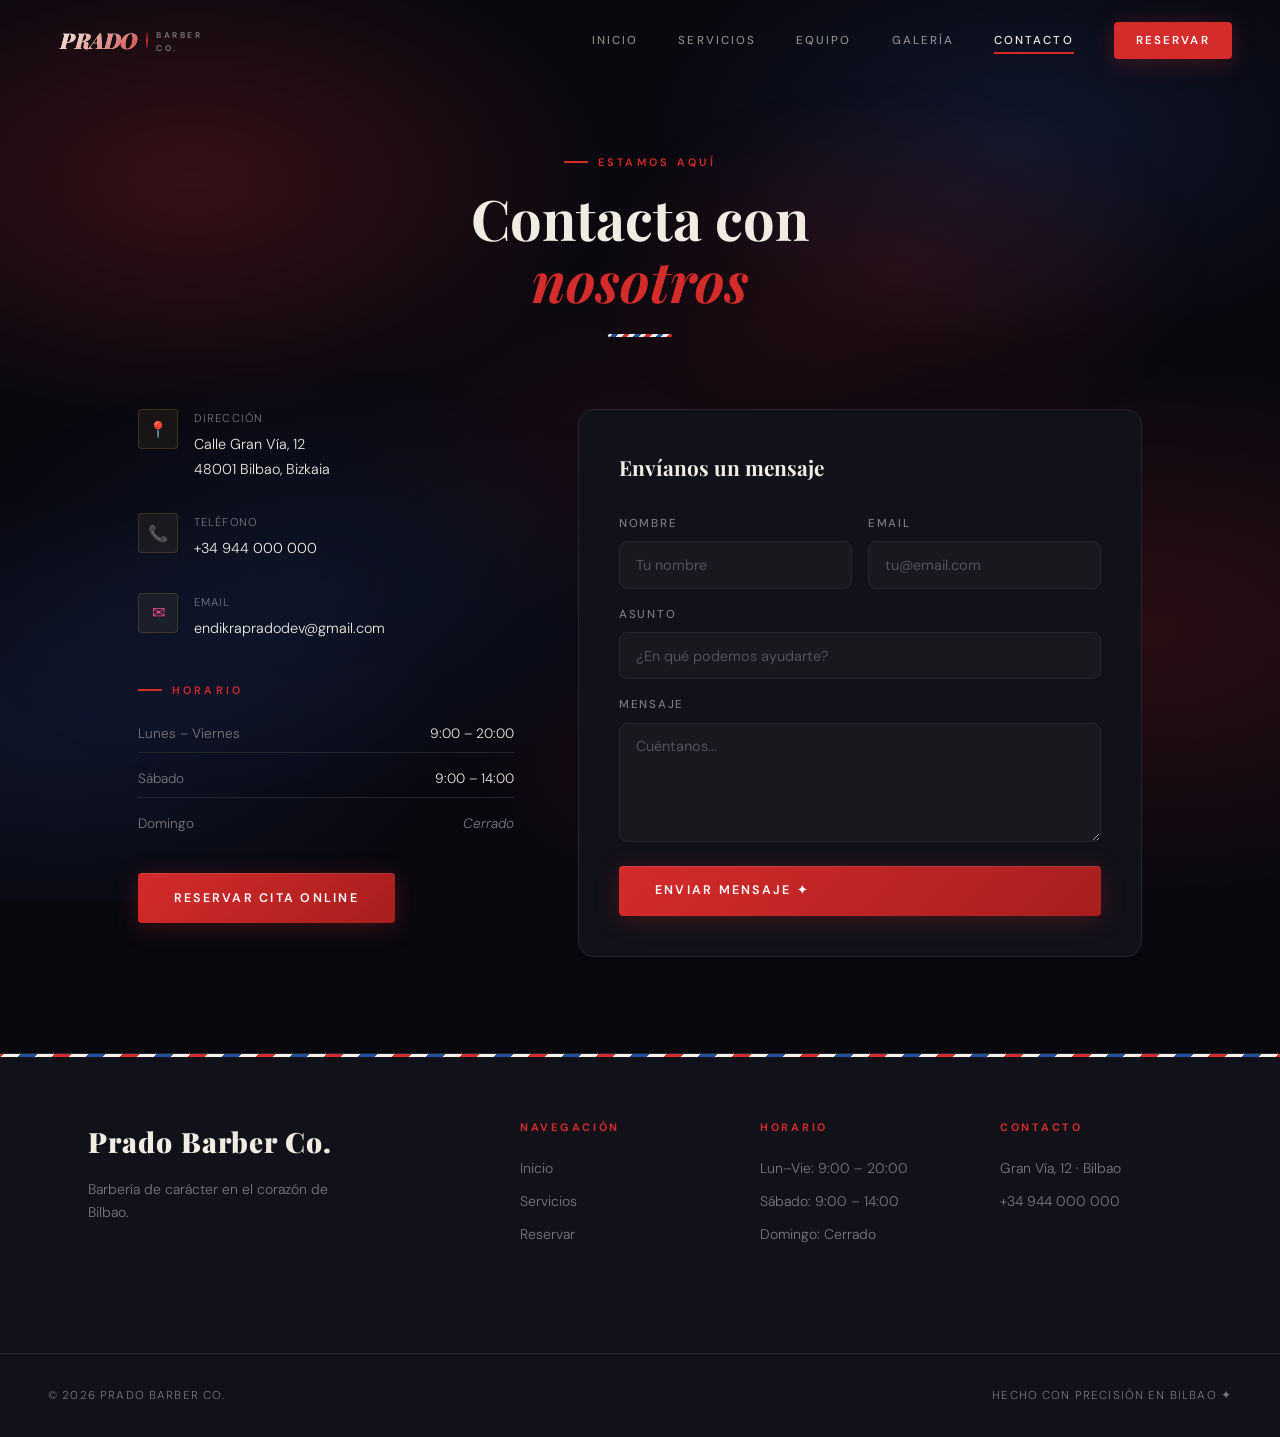
==== contacto.html @ b2ec6fb4 "Version prueba SQL" ====
<!DOCTYPE html>
<html lang="es">
    <head>
        <meta charset="UTF-8" />
        <meta name="viewport" content="width=device-width, initial-scale=1.0" />
        <title>Contacto · Prado Barber Co.</title>
        <link rel="stylesheet" href="css/variables.css" />
        <link rel="stylesheet" href="css/layout.css" />
        <link rel="stylesheet" href="css/components.css" />
        <link rel="stylesheet" href="css/home.css" />
        <link rel="stylesheet" href="css/mobile.css" />
        <link rel="stylesheet" href="css/contact.css" />

        <script src="backend/main.js" defer></script>
        <script src="js/contact.js" defer></script>
    </head>
    <body>

        <nav class="navbar">
            <div class="nav-left">
            <a href="index.html" class="nav-logo">
            <div class="nav-brand-name">
                <span class="nbn-prado">PRADO</span>
                <span class="nbn-separator"></span>
                <span class="nbn-sub" style="transform: translateY(2px);">BARBER<br />CO.</span>
            </div>
            </a>
            </div>
            <div class="nav-links">
                <a href="index.html">Inicio</a>
                <a href="servicios.html">Servicios</a>
                <a href="equipo.html">Equipo</a>
                <a href="galeria.html">Galería</a>
                <a href="contacto.html" class="active">Contacto</a>
                <a href="reservas.html" class="nav-cta">Reservar</a>
            </div>
            <button class="hamburger" aria-label="Menú">
                <span></span><span></span><span></span>
            </button>
        </nav>

        <div
            style="padding:9rem 3rem 3rem; text-align:center; max-width:600px; margin:0 auto;">
            <span class="section-label">Estamos aquí</span>
            <h1 class="section-title">Contacta con<br /><em>nosotros</em></h1>
            <div class="gold-divider" style="margin:1.5rem auto;"></div>
        </div>

        <div class="contact-layout">
            <!-- INFO -->
            <div class="contact-info-block reveal">
                <div class="contact-item">
                    <div class="contact-item-icon">📍</div>
                    <div>
                        <div class="contact-item-label">Dirección</div>
                        <div class="contact-item-value">Calle Gran Vía,
                            12<br />48001 Bilbao, Bizkaia</div>
                    </div>
                </div>
                <div class="contact-item">
                    <div class="contact-item-icon">📞</div>
                    <div>
                        <div class="contact-item-label">Teléfono</div>
                        <div class="contact-item-value">
                            <a href="tel:+34944000000">
                                +34 944 000 000</a>
                        </div>
                    </div>
                </div>
                <div class="contact-item">
                    <div class="contact-item-icon">✉</div>
                    <div>
                        <div class="contact-item-label">Email</div>
                        <div class="contact-item-value">
                            <a href="mailto:endikrapradodev@gmail.com"
                                >endikrapradodev@gmail.com</a>
                        </div>
                    </div>
                </div>

                <div>
                    <div class="section-label"
                        style="margin-bottom:1rem;">Horario</div>
                    <div class="hours-grid">
                        <div class="hours-row">
                            <span class="hours-day">Lunes – Viernes</span>
                            <span class="hours-time">9:00 – 20:00</span>
                        </div>
                        <div class="hours-row">
                            <span class="hours-day">Sábado</span>
                            <span class="hours-time">9:00 – 14:00</span>
                        </div>
                        <div class="hours-row">
                            <span class="hours-day">Domingo</span>
                            <span class="hours-closed">Cerrado</span>
                        </div>
                    </div>
                </div>

                <a href="reservas.html" class="btn btn-primary"
                    style="align-self:flex-start;">
                    Reservar cita online
                </a>
            </div>

            <!-- FORM -->
            <div class="contact-form reveal reveal-delay-1">
                <h3>Envíanos un mensaje</h3>
                <div class="form-row" style="margin-bottom:1rem;">
                    <div class="form-group">
                        <label for="c-name">Nombre</label>
                        <input type="text" id="c-name"
                            placeholder="Tu nombre" />
                    </div>
                    <div class="form-group">
                        <label for="c-email">Email</label>
                        <input type="email" id="c-email"
                            placeholder="tu@email.com" />
                    </div>
                </div>
                <div class="form-group" style="margin-bottom:1rem;">
                    <label for="c-subject">Asunto</label>
                    <input type="text" id="c-subject"
                        placeholder="¿En qué podemos ayudarte?" />
                </div>
                <div class="form-group" style="margin-bottom:1.5rem;">
                    <label for="c-message">Mensaje</label>
                    <textarea id="c-message" rows="5"
                        placeholder="Cuéntanos..."></textarea>
                </div>
                <button class="btn btn-primary" style="width:100%;"
                    onclick="sendContact()">
                    Enviar mensaje ✦
                </button>
            </div>
        </div>

        <footer>
            <div class="footer-grid">
                <div class="footer-brand">
                    <div class="brand">Prado Barber Co.</div>
                    <p>Barbería de carácter en el corazón de Bilbao.</p>
                </div>
                <div class="footer-col">
                    <h4>Navegación</h4>
                    <a href="index.html">Inicio</a>
                    <a href="servicios.html">Servicios</a>
                    <a href="reservas.html">Reservar</a>
                </div>
                <div class="footer-col">
                    <h4>Horario</h4>
                    <a href="#">Lun–Vie: 9:00 – 20:00</a>
                    <a href="#">Sábado: 9:00 – 14:00</a>
                    <a href="#">Domingo: Cerrado</a>
                </div>
                <div class="footer-col">
                    <h4>Contacto</h4>
                    <a href="#">Gran Vía, 12 · Bilbao</a>
                    <a href="tel:+34944000000">+34 944 000 000</a>
                </div>
            </div>
            <div class="footer-bottom">
                <span>© 2026 Prado Barber Co.</span>
                <span>Hecho con precisión en Bilbao ✦</span>
            </div>
        </footer>
    </body>
</html>
---- css/variables.css ----
@import url('https://fonts.googleapis.com/css2?family=Playfair+Display:ital,wght@0,400;0,700;0,900;1,400&family=DM+Sans:wght@300;400;500&display=swap');

:root {
    /* === DARK BARBER PALETTE === */
    --color-bg:       #09080f;
    --color-surface:  #111119;
    --color-surface2: #18181f;
    --color-surface3: #1e1e28;

    /* Red / Blue / White trinity */
    --red:          #d42b2b;
    --red-dark:     #a81e1e;
    --red-glow:     rgba(212,43,43,0.18);
    --red-dim:      rgba(212,43,43,0.08);
    --blue:         #1a3a6b;
    --blue-mid:     #2550a0;
    --blue-glow:    rgba(37,80,160,0.18);
    --blue-dim:     rgba(37,80,160,0.08);
    --white-pure:   #f5f0e8;

    /* Gold accent (legacy) */
    --color-gold:       #c9a84c;
    --color-gold-light: #e2c97e;
    --color-gold-dim:   #7a6230;

    /* Text */
    --color-text:   #f0ece3;
    --color-muted:  #7a7880;
    --color-border: #252530;
    --color-border2:#2f2f3c;

    /* Fonts */
    --font-display: 'Playfair Display', Georgia, serif;
    --font-body:    'DM Sans', sans-serif;

    /* Radii */
    --radius-sm: 4px;
    --radius-md: 8px;
    --radius-lg: 16px;
    --radius-xl: 32px;

    --transition: 0.3s cubic-bezier(0.4, 0, 0.2, 1);
    --shadow-red:  0 4px 24px rgba(212,43,43,0.25);
    --shadow-blue: 0 4px 24px rgba(37,80,160,0.25);
    --shadow-gold: 0 0 40px rgba(201,168,76,0.10);
}

*, *::before, *::after { box-sizing:border-box; margin:0; padding:0; }
html { scroll-behavior:smooth; font-size:16px; }

body {
    background-color: var(--color-bg);
    color: var(--color-text);
    font-family: var(--font-body);
    font-weight: 300;
    line-height: 1.7;
    overflow-x: hidden;
}

::selection { background: var(--red); color: #fff; }
img { display:block; max-width:100%; }
a { color:inherit; text-decoration:none; }
ul, ol { list-style:none; }
button { cursor:pointer; border:none; background:none; font:inherit; }
---- css/layout.css ----
/* ===================================================
   LAYOUT — Navbar, Footer, Sections
   =================================================== */

/* ===== ANIMATED STRIPE TICKER (top bar) ===== */
.stripe-ticker {
    height: 6px;
    background: repeating-linear-gradient(
        -45deg,
        var(--red)        0px,  var(--red)        12px,
        var(--white-pure) 12px, var(--white-pure)  24px,
        var(--blue-mid)   24px, var(--blue-mid)    36px,
        var(--white-pure) 36px, var(--white-pure)  48px
    );
    background-size: 68px 100%;
    animation: stripeScroll 2s linear infinite;
    position: fixed; top:0; left:0; right:0; z-index:200;
}

@keyframes stripeScroll {
    from { background-position: 0 0; }
    to   { background-position: 68px 0; }
}

/* ===== NAVBAR ===== */
.navbar {
    position: fixed;
    top: 6px; left:0; right:0;
    z-index: 100;
    display: flex;
    align-items: center;
    justify-content: space-between;
    padding: 1rem 3rem;
    -webkit-backdrop-filter: blur(24px) saturate(180%);
    transition: background 0.3s ease, box-shadow 0.3s ease, padding 0.3s ease, border-color 0.3s ease;
}

.navbar.scrolled {
    padding: 0.7rem 3rem;
    background: rgba(9, 8, 15, 0.88);
    box-shadow: 0 4px 32px rgba(0, 0, 0, 0.5);
    border-bottom: 1px solid var(--red);
    transform: translateY(-6px);
    backdrop-filter: blur(24px) saturate(180%);
}

.nav-logo {
    display: flex;
    align-items: center;
    line-height: 1;
}

.nav-logo-img {
    height: 38px;
    width: auto;
    object-fit: contain;
    display: block;
    transition: opacity 0.3s ease;
    filter: brightness(1);
}

.nav-logo-img:hover {
    opacity: 0.85;
}

/* ===== NAVBAR BRAND NAME (next to logo) ===== */
.nav-brand-name {
    display: flex;
    align-items: center;
    gap: 0.55rem;
    margin-left: 0.75rem;
}

.nbn-prado {
    font-family: var(--font-display);
    font-size: 1.35rem;
    font-weight: 900;
    font-style: italic;
    letter-spacing: -0.02em;
    line-height: 1;
    color: var(--color-text);
    position: relative;
}

.nbn-prado::after {
    content: 'PRADO';
    position: absolute;
    inset: 0;
    background: linear-gradient(135deg, var(--color-text) 0%, rgba(212,43,43,0.9) 55%, var(--color-text) 100%);
    -webkit-background-clip: text;
    background-clip: text;
    -webkit-text-fill-color: transparent;
    background-size: 200% 200%;
    animation: nbnShine 4s ease-in-out infinite;
}

@keyframes nbnShine {
    0%, 100% { background-position: 0% 50%; }
    50%       { background-position: 100% 50%; }
}

.nbn-separator {
    width: 2px;
    height: 1.2rem;
    background: linear-gradient(to bottom, transparent, var(--red), transparent);
    border-radius: 2px;
    flex-shrink: 0;
}

.nbn-sub {
    display: flex;
    flex-direction: column;
    gap: 1px;
    font-family: var(--font-body);
    font-size: 0.52rem;
    font-weight: 600;
    letter-spacing: 0.3em;
    text-transform: uppercase;
    color: var(--color-muted);
    line-height: 1.5;
}

/* Mini animated barber pole in logo */
.nav-pole {
    width: 10px;
    height: 40px;
    border-radius: 5px;
    overflow: hidden;
    position: relative;
    flex-shrink: 0;
    box-shadow: 0 0 0 1px rgba(245,240,232,0.1);
}

.nav-pole-inner {
    width: 100%;
    height: 200%;
    background: repeating-linear-gradient(
        -45deg,
        var(--red)        0px,  var(--red)        5px,
        var(--white-pure) 5px,  var(--white-pure)  10px,
        var(--blue-mid)   10px, var(--blue-mid)    15px,
        var(--white-pure) 15px, var(--white-pure)  20px
    );
    background-size: 28px 28px;
    animation: poleScroll 1.2s linear infinite;
}

@keyframes poleScroll {
    from { transform: translateY(0); }
    to   { transform: translateY(-50%); }
}

.nav-logo-text { display:flex; flex-direction:column; line-height:1; gap:3px; }

.nav-logo .brand {
    font-family: var(--font-display);
    font-size: 1.35rem;
    font-weight: 900;
    letter-spacing: 0.04em;
    color: var(--color-text);
    line-height: 1;
}

.nav-logo .brand em {
    color: var(--red);
    font-style: italic;
}

.nav-logo .tagline {
    font-size: 0.58rem;
    letter-spacing: 0.28em;
    text-transform: uppercase;
    color: var(--color-muted);
    font-weight: 400;
    font-family: var(--font-body);
}

.nav-links {
    display: flex;
    align-items: center;
    gap: 2.5rem;
}

.nav-links a {
    font-family: var(--font-body);
    font-size: 0.72rem;
    font-weight: 500;
    letter-spacing: 0.18em;
    text-transform: uppercase;
    color: rgba(245, 240, 232, 0.55);
    transition: color 0.3s ease;
    position: relative;
}

.nav-links a::after {
    content: '';
    position: absolute; bottom: -4px; left: 0;
    width: 0; height: 2px;
    background: var(--red);
    transition: width 0.3s ease;
}

.nav-links a:hover,
.nav-links a.active { color: var(--color-text); }

.nav-links a:hover::after,
.nav-links a.active::after { width: 100%; }

.nav-cta {
    background: var(--red) !important;
    color: #fff !important;
    padding: 0.55rem 1.4rem !important;
    border-radius: var(--radius-sm) !important;
    font-family: var(--font-body) !important;
    font-size: 0.72rem !important;
    font-weight: 600 !important;
    letter-spacing: 0.18em !important;
    text-transform: uppercase !important;
    transition: background 0.3s ease, transform 0.3s ease, box-shadow 0.3s ease !important;
    box-shadow: var(--shadow-red) !important;
}

.nav-cta:hover {
    background: var(--red-dark) !important;
    transform: translateY(-2px) !important;
    box-shadow: 0 12px 36px rgba(212,43,43,0.35) !important;
    color: #fff !important;
}

.nav-cta::after { display: none !important; }

.hamburger {
    display: none;
    flex-direction: column;
    gap: 5px; padding: 4px;
    z-index: 101;
    cursor: pointer;
}
.hamburger span {
    width: 24px; height: 2px;
    background: var(--color-text);
    border-radius: 2px;
    transition: transform 0.3s ease, opacity 0.3s ease;
    display: block;
}

/* ===== FOOTER ===== */
footer {
    background: var(--color-surface);
    color: var(--color-text);
    position: relative;
    overflow: hidden;
    border-top: 1px solid var(--color-border);
}

/* Diagonal stripe accent at top of footer */
footer::before {
    content: '';
    position: absolute; top: 0; left: 0; right: 0;
    height: 3px;
    background: repeating-linear-gradient(
        -45deg,
        var(--red)        0,  var(--red)        12px,
        var(--white-pure) 12px, var(--white-pure) 24px,
        var(--blue-mid)   24px, var(--blue-mid)   36px,
        var(--white-pure) 36px, var(--white-pure) 48px
    );
    background-size: 68px 100%;
}

.footer-inner {
    padding: 5rem 3rem 3rem;
    max-width: 1200px;
    margin: 0 auto;
}

.footer-grid {
    display: grid;
    grid-template-columns: 2fr 1fr 1fr 1fr;
    gap: 3rem;
    margin-bottom: 3rem;
    padding: 4rem 3rem 3rem;
    max-width: 1200px;
    margin: 0 auto 3rem;
}

.footer-brand .brand {
    font-family: var(--font-display);
    font-size: 1.75rem;
    font-weight: 900;
    letter-spacing: 0.04em;
    color: var(--color-text);
}

.footer-brand .brand em {
    color: var(--red);
    font-style: italic;
}

.footer-brand p {
    color: var(--color-muted);
    font-size: 0.875rem;
    margin-top: 0.75rem;
    max-width: 260px;
    line-height: 1.7;
}

/* Mini pole in footer */
.footer-pole {
    display: flex; gap: 8px; margin-top: 1.5rem; align-items: center;
}

.footer-pole-icon {
    width: 8px; height: 32px; border-radius: 4px; overflow: hidden;
    background: repeating-linear-gradient(-45deg,
        var(--red)        0,  var(--red)        4px,
        var(--white-pure) 4px, var(--white-pure) 8px,
        var(--blue-mid)   8px, var(--blue-mid)   12px,
        var(--white-pure) 12px, var(--white-pure) 16px
    );
    opacity: 0.7;
}

.footer-pole span {
    font-size: 0.65rem; letter-spacing: 0.2em;
    text-transform: uppercase;
    color: var(--color-muted);
    font-family: var(--font-body);
}

.footer-col h4 {
    font-size: 0.68rem; letter-spacing: 0.25em;
    text-transform: uppercase;
    color: var(--red);
    margin-bottom: 1.25rem;
    font-weight: 700;
    font-family: var(--font-body);
}

.footer-col a {
    display: block;
    color: var(--color-muted);
    font-size: 0.875rem;
    margin-bottom: 0.6rem;
    transition: color 0.3s ease;
}

.footer-col a:hover { color: var(--color-text); }

.footer-bottom {
    border-top: 1px solid var(--color-border);
    padding: 2rem 3rem;
    display: flex; justify-content: space-between; align-items: center;
    font-size: 0.72rem; letter-spacing: 0.1em;
    color: var(--color-muted);
    text-transform: uppercase;
    max-width: 100%;
}

/* ===== SECTIONS ===== */
section {
    padding: 6rem 3rem;
    max-width: 1200px;
    margin: 0 auto;
}

.section-label {
    display: inline-flex;
    align-items: center;
    gap: 0.6rem;
    font-family: var(--font-body);
    font-size: 0.68rem;
    font-weight: 600;
    letter-spacing: 0.3em;
    text-transform: uppercase;
    color: var(--red);
    margin-bottom: 1rem;
}

.section-label::before {
    content: '';
    width: 24px; height: 2px;
    background: var(--red);
    flex-shrink: 0;
}

.section-title {
    font-family: var(--font-display);
    font-size: clamp(2.2rem, 4.5vw, 3.5rem);
    font-weight: 700;
    line-height: 1.1;
    margin-bottom: 1.25rem;
    color: var(--color-text);
}

.section-title em {
    font-style: italic;
    color: var(--red);
}

.section-sub {
    color: var(--color-muted);
    font-size: 1rem;
    max-width: 520px;
    line-height: 1.75;
}

/* ===== DIVIDER ===== */
.stripe-divider {
    width: 64px; height: 4px;
    background: repeating-linear-gradient(
        -45deg,
        var(--red)        0,  var(--red)        4px,
        var(--white-pure) 4px, var(--white-pure) 8px,
        var(--blue-mid)   8px, var(--blue-mid)   12px,
        var(--white-pure) 12px, var(--white-pure) 16px
    );
    margin: 1.5rem 0;
    border-radius: 2px;
}

/* ===== REVEAL ANIMATIONS ===== */
.reveal {
    opacity: 0;
    transform: translateY(32px);
    transition: opacity 0.7s ease, transform 0.7s ease;
}
.reveal.revealed { opacity: 1; transform: none; }
.reveal-left  { transform: translateX(-32px); }
.reveal-right { transform: translateX(32px); }
.reveal-left.revealed, .reveal-right.revealed { transform: none; }
.reveal-delay-1 { transition-delay: 0.1s; }
.reveal-delay-2 { transition-delay: 0.2s; }
.reveal-delay-3 { transition-delay: 0.3s; }
.reveal-delay-4 { transition-delay: 0.4s; }
.reveal-delay-5 { transition-delay: 0.5s; }

/* ===== CTA BANNER ===== */
.cta-banner {
    background: var(--color-surface);
    border: 1px solid var(--color-border2);
    color: var(--color-text);
    border-radius: var(--radius-xl);
    padding: 4rem;
    text-align: center;
    position: relative;
    overflow: hidden;
}

.cta-banner::before {
    content: '';
    position: absolute; inset: 0;
    background: repeating-linear-gradient(
        -45deg,
        rgba(212,43,43,0.04) 0,  rgba(212,43,43,0.04) 20px,
        transparent 20px, transparent 40px,
        rgba(37,80,160,0.04) 40px, rgba(37,80,160,0.04) 60px,
        transparent 60px, transparent 80px
    );
    pointer-events: none;
}

.cta-banner .section-label { color: var(--red); }
.cta-banner .section-label::before { background: var(--red); }

.cta-banner h2 {
    font-family: var(--font-display);
    font-size: clamp(1.75rem, 3.5vw, 2.75rem);
    font-weight: 700;
    margin-bottom: 0.75rem;
    color: var(--color-text);
    position: relative; z-index: 1;
}

.cta-banner p {
    color: var(--color-muted);
    margin-bottom: 2rem;
    position: relative; z-index: 1;
}

/* ===== RESPONSIVE ===== */
@media (max-width: 900px) {
    .navbar { padding: 1rem 1.5rem; }
    .navbar.scrolled { padding: 0.7rem 1.5rem; transform: translateY(-7px);}
    .nav-brand-name { display: flex; }
    .nav-links { display: none; }
    .nav-links.open {
        display: flex; flex-direction: column;
        position: fixed; inset: 0;
        background: rgba(9, 8, 15, 0.97);
        backdrop-filter: blur(24px);
        -webkit-backdrop-filter: blur(24px);
        justify-content: center; align-items: center;
        gap: 2.5rem; z-index: 99;
    }
    .nav-links.open a {
        font-size: 1.5rem;
        color: rgba(245,240,232,0.55);
        letter-spacing: 0.05em;
    }
    .nav-links.open a:hover,
    .nav-links.open a.active { color: var(--color-text); }
    .nav-links.open .nav-cta {
        font-size: 0.9rem !important;
        padding: 0.875rem 2rem !important;
    }
    .hamburger { display: flex; }
    .footer-grid { grid-template-columns: 1fr 1fr; }
    section { padding: 4rem 1.5rem; }
    .cta-banner { padding: 2.5rem 1.5rem; border-radius: var(--radius-lg); }
}

@media (max-width: 600px) {
    .footer-grid { grid-template-columns: 1fr; }
    .footer-bottom { flex-direction: column; gap: 0.5rem; text-align: center; }
}
---- css/components.css ----
/* ===================================================
   COMPONENTS — Buttons, Cards, Forms, Badges, Toast
   Dark barber theme: red · blue · white
   =================================================== */

/* ===== BUTTONS ===== */
.btn {
    display: inline-flex;
    align-items: center;
    gap: 0.5rem;
    padding: 0.9rem 2.25rem;
    font-family: var(--font-body);
    font-size: 0.78rem;
    font-weight: 600;
    letter-spacing: 0.18em;
    text-transform: uppercase;
    border-radius: var(--radius-sm);
    transition: var(--transition);
    cursor: pointer;
    position: relative;
    overflow: hidden;
    border: none;
}

/* Shimmer on hover */
.btn::after {
    content: '';
    position: absolute;
    top: 0; left: -100%;
    width: 60%;
    height: 100%;
    background: linear-gradient(90deg, transparent, rgba(255,255,255,0.12), transparent);
    transition: left 0.5s ease;
}

.btn:hover::after { left: 150%; }

/* ── PRIMARY: deep red with glow ── */
.btn-primary {
    background: linear-gradient(135deg, var(--red) 0%, var(--red-dark) 100%);
    color: #fff;
    box-shadow: var(--shadow-red), inset 0 1px 0 rgba(255,255,255,0.1);
}

.btn-primary:hover {
    transform: translateY(-2px);
    box-shadow: 0 12px 36px rgba(212,43,43,0.4), inset 0 1px 0 rgba(255,255,255,0.12);
}

/* ── OUTLINE: white border, red on hover ── */
.btn-outline {
    background: transparent;
    color: var(--color-text);
    border: 1px solid rgba(245,240,232,0.25);
}

.btn-outline:hover {
    border-color: var(--red);
    color: var(--red);
    box-shadow: inset 0 0 20px rgba(212,43,43,0.06);
}

/* ── BLUE: deep navy primary variant ── */
.btn-blue {
    background: linear-gradient(135deg, var(--blue-mid) 0%, var(--blue) 100%);
    color: #fff;
    box-shadow: var(--shadow-blue), inset 0 1px 0 rgba(255,255,255,0.1);
}

.btn-blue:hover {
    transform: translateY(-2px);
    box-shadow: 0 12px 36px rgba(37,80,160,0.4);
}

/* ── TRICOLOR: barber pole accent ── */
.btn-barber {
    background: transparent;
    color: var(--color-text);
    border: 1px solid var(--color-border2);
    position: relative;
}

.btn-barber::before {
    content: '';
    position: absolute;
    top: 0; left: 0; right: 0;
    height: 2px;
    background: linear-gradient(90deg, var(--red) 0%, var(--white-pure) 50%, var(--blue-mid) 100%);
    border-radius: var(--radius-sm) var(--radius-sm) 0 0;
}

.btn-barber:hover {
    border-color: rgba(245,240,232,0.4);
    background: rgba(245,240,232,0.04);
}

/* ── GHOST ── */
.btn-ghost {
    background: transparent;
    color: var(--color-muted);
    border: none;
    padding: 0.5rem 0;
    letter-spacing: 0.12em;
}

.btn-ghost:hover { color: var(--red); }

/* ===== GOLD DIVIDER ===== */
.gold-divider {
    width: 64px;
    height: 3px;
    background: repeating-linear-gradient(
        -45deg,
        var(--red)       0,  var(--red)       4px,
        var(--white-pure) 4px, var(--white-pure) 8px,
        var(--blue-mid)   8px, var(--blue-mid)   12px,
        var(--white-pure) 12px, var(--white-pure) 16px
    );
    margin: 1.5rem 0;
    border-radius: 2px;
}

/* ===== BADGE ===== */
.badge {
    display: inline-flex;
    align-items: center;
    padding: 0.2rem 0.65rem;
    border-radius: 100px;
    font-size: 0.65rem;
    letter-spacing: 0.12em;
    text-transform: uppercase;
    font-weight: 600;
}

.badge-gold {
    background: rgba(201,168,76,0.1);
    color: var(--color-gold);
    border: 1px solid rgba(201,168,76,0.25);
}

.badge-red {
    background: var(--red-dim);
    color: var(--red);
    border: 1px solid rgba(212,43,43,0.25);
}

.badge-blue {
    background: var(--blue-dim);
    color: #6b9fff;
    border: 1px solid rgba(37,80,160,0.3);
}

/* ===== SERVICE CARD ===== */
.service-card {
    background: var(--color-surface);
    border: 1px solid var(--color-border);
    border-radius: var(--radius-lg);
    overflow: hidden;
    transition: border-color var(--transition), transform var(--transition), box-shadow var(--transition);
    position: relative;
}

/* Top tricolor accent */
.service-card::before {
    content: '';
    position: absolute; top: 0; left: 0; right: 0;
    height: 3px;
    background: linear-gradient(90deg, var(--red) 33%, var(--white-pure) 33% 66%, var(--blue-mid) 66%);
    transform: scaleX(0);
    transform-origin: left;
    transition: transform 0.4s ease;
}

.service-card:hover::before { transform: scaleX(1); }

.service-card:hover {
    border-color: rgba(212,43,43,0.4);
    transform: translateY(-4px);
    box-shadow: 0 12px 40px rgba(212,43,43,0.12), 0 0 0 1px rgba(212,43,43,0.08);
}

.service-card-body { padding: 1.75rem; }

.service-card-header {
    display: flex;
    justify-content: space-between;
    align-items: flex-start;
    margin-bottom: 0.75rem;
}

.service-name {
    font-family: var(--font-display);
    font-size: 1.1rem; font-weight: 700;
}

.service-price {
    font-family: var(--font-display);
    font-size: 1.4rem; font-weight: 700;
    color: var(--red);
    line-height: 1;
}

.service-duration {
    font-size: 0.72rem;
    letter-spacing: 0.1em;
    color: var(--color-muted);
    text-transform: uppercase;
}

/* ===== CARD (generic) ===== */
.card {
    background: var(--color-surface);
    border: 1px solid var(--color-border);
    border-radius: var(--radius-lg);
    padding: 2rem;
    transition: border-color var(--transition), transform var(--transition);
}

.card:hover {
    border-color: rgba(37,80,160,0.4);
    transform: translateY(-3px);
    box-shadow: 0 8px 32px rgba(37,80,160,0.1);
}

.card-icon {
    font-size: 1.5rem;
    color: var(--red);
    margin-bottom: 1rem;
}

.card h3 {
    font-family: var(--font-display);
    font-size: 1.1rem;
    font-weight: 700;
    margin-bottom: 0.5rem;
}

.card p {
    font-size: 0.875rem;
    color: var(--color-muted);
    line-height: 1.7;
}

/* ===== AVATAR INITIALS ===== */
.avatar-initials {
    width: 44px; height: 44px; border-radius: 50%;
    background: var(--color-surface2);
    border: 1px solid var(--color-border);
    display: flex; align-items: center; justify-content: center;
    font-family: var(--font-display);
    font-size: 0.85rem; font-weight: 700;
    color: var(--color-text);
}

/* ===== FORM ELEMENTS ===== */
.form-group {
    display: flex;
    flex-direction: column;
    gap: 0.5rem;
}

.form-group label {
    font-size: 0.72rem;
    letter-spacing: 0.15em;
    text-transform: uppercase;
    color: var(--color-muted);
    font-weight: 500;
}

.form-group input,
.form-group select,
.form-group textarea {
    background: var(--color-surface2);
    border: 1px solid var(--color-border);
    border-radius: var(--radius-md);
    padding: 0.85rem 1rem;
    color: var(--color-text);
    font-family: var(--font-body);
    font-size: 0.9rem;
    transition: border-color var(--transition), box-shadow var(--transition);
    appearance: none;
    -webkit-appearance: none;
}

.form-group input:focus,
.form-group select:focus,
.form-group textarea:focus {
    outline: none;
    border-color: var(--red);
    box-shadow: 0 0 0 3px rgba(212,43,43,0.1);
}

.form-group input::placeholder,
.form-group textarea::placeholder {
    color: var(--color-muted);
    opacity: 0.6;
}

/* ===== TOAST ===== */
.toast {
    position: fixed;
    bottom: 2rem; right: 2rem;
    background: var(--color-surface2);
    color: var(--color-text);
    border: 1px solid rgba(212,43,43,0.4);
    border-radius: var(--radius-md);
    padding: 1rem 1.5rem;
    display: flex;
    align-items: center;
    gap: 0.75rem;
    font-size: 0.85rem;
    letter-spacing: 0.03em;
    z-index: 9998;
    transform: translateY(120%);
    transition: transform 0.4s cubic-bezier(0.34,1.56,0.64,1);
    box-shadow: 0 8px 32px rgba(212,43,43,0.2), 0 0 0 1px rgba(212,43,43,0.08);
}

.toast.show { transform: translateY(0); }
.toast-icon { color: var(--red); font-size: 1.1rem; }

/* ===== BARBER POLE STRIPE (decorative) ===== */
.stripe-bar {
    height: 4px;
    background: repeating-linear-gradient(
        -45deg,
        var(--red)       0px, var(--red)       8px,
        var(--white-pure) 8px, var(--white-pure) 16px,
        var(--blue-mid)   16px, var(--blue-mid)   24px,
        var(--white-pure) 24px, var(--white-pure) 32px
    );
    background-size: 46px 100%;
    border-radius: 2px;
    animation: poleScroll 1.5s linear infinite;
}

@keyframes poleScroll {
    from { background-position: 0 0; }
    to   { background-position: 46px 0; }
}

/* ===== STATUS DOT ===== */
.status-dot {
    width: 8px; height: 8px; border-radius: 50%;
    background: var(--red); display: inline-block;
    box-shadow: 0 0 0 3px rgba(212,43,43,0.2);
    animation: pulse 2s ease-in-out infinite;
}
.status-dot.open { background: #22c55e; box-shadow: 0 0 0 3px rgba(34,197,94,0.2); }

@keyframes pulse {
    0%,100% { transform: scale(1); }
    50%      { transform: scale(1.4); }
}
---- css/home.css ----
/* ===== REVEAL ===== */
.reveal { opacity:0; transform:translateY(28px); transition:opacity 0.7s ease, transform 0.7s ease; }
.reveal.revealed { opacity:1; transform:none; }
.reveal-delay-1 { transition-delay:0.1s; }
.reveal-delay-2 { transition-delay:0.2s; }
.reveal-delay-3 { transition-delay:0.3s; }
.reveal-delay-4 { transition-delay:0.4s; }

/* ===== ANIMATED AMBIENT BACKGROUND ===== */
/* A living canvas: red and blue plasma blobs drifting behind all content */
body::before {
    content: '';
    position: fixed;
    inset: 0;
    z-index: -3;
    background:
        radial-gradient(ellipse 55% 45% at 15% 20%, rgba(212,43,43,0.22) 0%, transparent 60%),
        radial-gradient(ellipse 50% 40% at 80% 15%, rgba(37,80,160,0.20) 0%, transparent 58%),
        radial-gradient(ellipse 60% 50% at 90% 70%, rgba(212,43,43,0.16) 0%, transparent 60%),
        radial-gradient(ellipse 55% 45% at 5%  80%, rgba(37,80,160,0.18) 0%, transparent 55%),
        radial-gradient(ellipse 40% 35% at 50% 50%, rgba(212,43,43,0.08) 0%, transparent 60%),
        #09080f;
    animation: ambientDrift 18s ease-in-out infinite alternate;
    pointer-events: none;
}

/* Second layer: slow-moving blobs in opposite direction */
body::after {
    content: '';
    position: fixed;
    inset: 0;
    z-index: -2;
    background:
        radial-gradient(ellipse 45% 38% at 70% 30%, rgba(212,43,43,0.14) 0%, transparent 55%),
        radial-gradient(ellipse 50% 42% at 25% 65%, rgba(37,80,160,0.16) 0%, transparent 58%),
        radial-gradient(ellipse 35% 30% at 55% 85%, rgba(212,43,43,0.10) 0%, transparent 52%);
    animation: ambientDriftB 22s ease-in-out infinite alternate-reverse;
    pointer-events: none;
}

@keyframes ambientDrift {
    0%   { opacity:0.7; transform:scale(1)   translate(0,0); }
    33%  { opacity:0.9; transform:scale(1.06) translate(2%,  1%); }
    66%  { opacity:0.8; transform:scale(1.03) translate(-1%, 2%); }
    100% { opacity:1;   transform:scale(1.08) translate(1%, -1%); }
}
@keyframes ambientDriftB {
    0%   { opacity:0.6; transform:scale(1)    translate(0,0); }
    50%  { opacity:0.85; transform:scale(1.05) translate(-2%, -1%); }
    100% { opacity:0.7; transform:scale(1.1)  translate(1%,  2%); }
}

/* Fine grid overlay */
.page-grid-overlay {
    position: fixed;
    inset: 0;
    z-index: -1;
    background-image:
        linear-gradient(rgba(245,240,232,0.025) 1px, transparent 1px),
        linear-gradient(90deg, rgba(245,240,232,0.025) 1px, transparent 1px);
    background-size: 64px 64px;
    pointer-events: none;
    mask-image: radial-gradient(ellipse 100% 100% at 50% 50%, black 0%, transparent 85%);
    -webkit-mask-image: radial-gradient(ellipse 100% 100% at 50% 50%, black 0%, transparent 85%);
}

/* ===== HERO ===== */
.hero {
    min-height: 100vh;
    display: flex;
    align-items: center;
    position: relative;
    padding: 0 3rem;
}

.hero-content {
    position: relative;
    z-index: 1;
    max-width: 700px;
}

.hero-eyebrow {
    display: flex;
    align-items: center;
    gap: 1rem;
    margin-bottom: 2rem;
    opacity: 0;
    animation: fadeUp 0.8s 0.2s forwards;
}

.hero-eyebrow span {
    font-size: 0.7rem;
    letter-spacing: 0.3em;
    text-transform: uppercase;
    color: var(--red);
}

.hero-eyebrow::before {
    content: '';
    width: 40px;
    height: 2px;
    background: linear-gradient(90deg, var(--red), var(--blue-mid));
}

.hero h1 {
    font-family: var(--font-display);
    font-size: clamp(3rem, 6vw, 5.5rem);
    font-weight: 900;
    line-height: 1.0;
    margin-bottom: 1.5rem;
    opacity: 0;
    animation: fadeUp 0.8s 0.35s forwards;
}

.hero h1 em {
    font-style: italic;
    color: var(--red);
    text-shadow: 0 0 40px rgba(212,43,43,0.4);
}

.hero-desc {
    font-size: 1.05rem;
    color: var(--color-muted);
    max-width: 460px;
    margin-bottom: 2.5rem;
    opacity: 0;
    animation: fadeUp 0.8s 0.5s forwards;
}

.hero-actions {
    display: flex;
    align-items: center;
    gap: 1.5rem;
    flex-wrap: wrap;
    opacity: 0;
    animation: fadeUp 0.8s 0.65s forwards;
}

.hero-stat-row {
    display: flex;
    gap: 3rem;
    margin-top: 5rem;
    padding-top: 2.5rem;
    border-top: 1px solid var(--color-border);
    opacity: 0;
    animation: fadeUp 0.8s 0.8s forwards;
}

.hero-stat .num {
    font-family: var(--font-display);
    font-size: 2rem;
    font-weight: 700;
    color: var(--red);
    line-height: 1;
}

.hero-stat .label {
    font-size: 0.75rem;
    color: var(--color-muted);
    letter-spacing: 0.05em;
    margin-top: 0.25rem;
}

/* ===== HERO SPLIT ===== */
.hero-split {
    display: grid;
    grid-template-columns: minmax(0,1fr) minmax(0,1fr);
    align-items: center;
    padding: 0 5rem 0 6rem;
    gap: 3rem;
}

.hero-split .hero-content { position:relative; z-index:1; max-width:none; min-width:0; transform: translateY(-52px); }

.hero-visual {
    position: relative;
    z-index: 1;
    display: flex;
    align-items: center;
    justify-content: center;
    height: 100%;
    transform: translateY(-63px);
}

.hero-visual-inner {
    position: relative;
    width: 100%;
    max-width: 400px;
}

/* Hero cards */
.hv-card {
    background: rgba(17,17,25,0.85);
    border: 1px solid var(--color-border2);
    border-radius: var(--radius-lg);
    padding: 1.5rem;
    backdrop-filter: blur(12px);
}

.hv-card-booking {
    border-color: rgba(212,43,43,0.35);
    margin-bottom: 1rem;
    animation: fadeUp 0.8s 0.9s both;
    box-shadow: 0 0 32px rgba(212,43,43,0.12), inset 0 1px 0 rgba(212,43,43,0.1);
}

.hv-card-label {
    font-size:.65rem; letter-spacing:.2em; text-transform:uppercase;
    color: var(--red); margin-bottom:.5rem;
}

.hv-card-title {
    font-family: var(--font-display);
    font-size: 1.4rem; font-weight:700; color:var(--color-text); margin-bottom:.2rem;
}

.hv-card-sub { font-size:.8rem; color:var(--color-muted); margin-bottom:1rem; }

.hv-card-btn {
    display:inline-block; font-size:.72rem;
    letter-spacing:.12em; text-transform:uppercase;
    color: var(--white-pure);
    background: linear-gradient(135deg, var(--red) 0%, var(--red-dark) 100%);
    border-radius: var(--radius-sm);
    padding:.45rem 1.1rem;
    transition: var(--transition);
    box-shadow: var(--shadow-red);
}

.hv-card-btn:hover {
    transform: translateY(-2px);
    box-shadow: 0 8px 32px rgba(212,43,43,0.4);
}

.hv-card-services {
    display:flex; flex-direction:column; gap:.6rem;
    margin-bottom:1rem;
    animation: fadeUp 0.8s 1.05s both;
    border-color: rgba(37,80,160,0.3);
    box-shadow: 0 0 24px rgba(37,80,160,0.08);
}

.hv-service-row {
    display:flex; align-items:center; gap:.75rem;
    font-size:.85rem; padding-bottom:.6rem;
    border-bottom: 1px solid var(--color-border);
}
.hv-service-row:last-child { border-bottom:none; padding-bottom:0; }

.hv-service-dot { width:6px; height:6px; border-radius:50%; background:var(--color-border); flex-shrink:0; }
.hv-dot-red   { background: var(--red); box-shadow: 0 0 6px rgba(212,43,43,0.6); }
.hv-dot-blue  { background: var(--blue-mid); box-shadow: 0 0 6px rgba(37,80,160,0.6); }

.hv-service-name { flex:1; color:var(--color-muted); }
.hv-service-price { color:var(--color-text); font-weight:500; }
.hv-price-red  { color: var(--red); }
.hv-price-blue { color: #6b9fff; }

/* Badge */
.hv-badge {
    display:flex; align-items:center; gap:.6rem;
    background: rgba(245,240,232,0.04);
    border: 1px solid rgba(245,240,232,0.1);
    border-radius:100px; padding:.5rem 1rem;
    width:fit-content;
    animation: fadeUp 0.8s 1.2s both;
}

.hv-badge-stars { color: var(--red); font-size:.85rem; }
.hv-badge-text  { font-size:.75rem; color:var(--color-muted); letter-spacing:.05em; }

/* Deco */
.hv-deco-line {
    position:absolute; top:-2rem; right:-1.5rem;
    width:1px; height:120px;
    background: linear-gradient(to bottom, transparent, rgba(212,43,43,0.4), transparent);
}
.hv-deco-circle {
    position:absolute; bottom:-2rem; left:-1.5rem;
    width:80px; height:80px; border-radius:50%;
    border: 1px solid rgba(37,80,160,0.2);
}

@keyframes fadeUp {
    from { opacity:0; transform:translateY(24px); }
    to   { opacity:1; transform:translateY(0); }
}

/* ===== SERVICES GRID ===== */
.services-grid {
    display: grid;
    grid-template-columns: repeat(auto-fit, minmax(260px,1fr));
    gap: 1.5rem;
    margin-top: 3rem;
}

/* ===== TEAM ===== */
.team-grid {
    display: grid;
    grid-template-columns: repeat(auto-fit, minmax(240px,1fr));
    gap: 2rem; margin-top: 3rem;
}

.team-card { text-align:center; }

.team-photo {
    width:100%; aspect-ratio:3/4;
    background: var(--color-surface);
    border-radius: var(--radius-lg);
    overflow:hidden; margin-bottom:1.25rem;
    position:relative;
    border: 1px solid var(--color-border);
    transition: border-color var(--transition), transform var(--transition);
}

.team-card:hover .team-photo {
    border-color: var(--red);
    transform: translateY(-4px);
    box-shadow: 0 12px 32px rgba(212,43,43,0.15);
}

.team-photo-placeholder {
    width:100%; height:100%;
    display:flex; align-items:center; justify-content:center;
    font-family: var(--font-display);
    font-size:4rem; font-weight:900;
    color:rgba(212,43,43,0.12);
}

.team-name {
    font-family: var(--font-display);
    font-size:1.15rem; font-weight:700; margin-bottom:0.25rem;
}

.team-role {
    font-size:0.75rem; letter-spacing:0.12em;
    text-transform:uppercase; color: var(--red);
}

/* ===== TESTIMONIALS ===== */
.testimonials-track {
    display:grid;
    grid-template-columns: repeat(auto-fit, minmax(280px,1fr));
    gap:1.5rem; margin-top:3rem;
}

.testimonial-card {
    background: var(--color-surface);
    border: 1px solid var(--color-border);
    border-radius: var(--radius-lg);
    padding: 2rem;
    transition: border-color var(--transition), transform var(--transition);
}

.testimonial-card:hover {
    border-color: rgba(37,80,160,0.45);
    transform: translateY(-3px);
    box-shadow: 0 8px 32px rgba(37,80,160,0.1);
}

.testimonial-stars { color:var(--red); font-size:0.9rem; letter-spacing:0.1em; margin-bottom:1rem; }
.testimonial-text {
    font-family: var(--font-display);
    font-style:italic; font-size:1rem; line-height:1.6;
    margin-bottom:1.5rem; color:var(--color-text);
}

.testimonial-author { display:flex; align-items:center; gap:0.75rem; }
.testimonial-info .name { font-size:0.875rem; font-weight:500; }
.testimonial-info .date { font-size:0.75rem; color:var(--color-muted); }

/* ===== CTA BANNER ===== */
.cta-banner {
    background: linear-gradient(135deg, var(--color-surface) 0%, var(--color-surface2) 100%);
    border: 1px solid var(--color-border2);
    border-radius: var(--radius-xl);
    padding: 4rem;
    text-align:center;
    position:relative;
    overflow:hidden;
}

.cta-banner::before {
    content:'';
    position:absolute; inset:0;
    background:
        radial-gradient(ellipse 60% 60% at 20% 50%, rgba(212,43,43,0.08) 0%, transparent 60%),
        radial-gradient(ellipse 60% 60% at 80% 50%, rgba(37,80,160,0.08) 0%, transparent 60%);
    pointer-events:none;
}

/* Animated stripe band at cta banner top */
.cta-banner::after {
    content:'';
    position:absolute; top:0; left:0; right:0;
    height:3px;
    background: repeating-linear-gradient(
        90deg,
        var(--red)      0px,  var(--red)      30%,
        var(--white-pure) 30%, var(--white-pure) 50%,
        var(--blue-mid)   50%, var(--blue-mid)   80%,
        var(--white-pure) 80%, var(--white-pure) 100%
    );
    background-size: 200% 100%;
    animation: stripeScan 4s linear infinite;
}

@keyframes stripeScan {
    from { background-position: 200% 0; }
    to   { background-position: -200% 0; }
}

.cta-banner h2 {
    font-family: var(--font-display);
    font-size: clamp(1.75rem,3vw,2.5rem);
    font-weight: 700; margin-bottom:0.75rem;
    position:relative; z-index:1;
}

.cta-banner p { color:var(--color-muted); margin-bottom:2rem; position:relative; z-index:1; }

/* ===== RESPONSIVE ===== */
@media (max-width:900px) {
    .hero { padding:0 1.5rem; min-height:calc(100vh - 70px); padding-top:80px; }
    .hero-split { grid-template-columns:1fr; padding:0 1.5rem; padding-top:80px; min-height:auto; gap:2.5rem; padding-bottom:3rem; }
    .hero-visual { display:none; }
    .hero-stat-row { gap:1.5rem; flex-wrap:wrap; }
    .cta-banner { padding:2.5rem 1.5rem; }
}
/* ===== HERO BRAND NAME ===== */
.hero-brand-name {
    display: flex;
    align-items: center;
    gap: 1rem;
    margin-bottom: 2rem;
    opacity: 0;
    animation: fadeUp 0.9s 0.05s forwards;
}

.hbn-prado {
    font-family: var(--font-display);
    font-size: clamp(3.5rem, 8vw, 6.5rem);
    font-weight: 900;
    font-style: italic;
    letter-spacing: -0.03em;
    line-height: 1;
    color: var(--color-text);
    text-shadow:
        0 0 60px rgba(212, 43, 43, 0.35),
        0 0 120px rgba(212, 43, 43, 0.15);
    position: relative;
}

.hbn-prado::after {
    content: 'PRADO';
    position: absolute;
    inset: 0;
    background: linear-gradient(135deg, var(--color-text) 0%, rgba(212,43,43,0.9) 55%, var(--color-text) 100%);
    -webkit-background-clip: text;
    background-clip: text;
    -webkit-text-fill-color: transparent;
    background-size: 200% 200%;
    animation: shineText 4s ease-in-out infinite;
}

@keyframes shineText {
    0%, 100% { background-position: 0% 50%; }
    50%       { background-position: 100% 50%; }
}

.hbn-separator {
    width: 3px;
    height: clamp(2.5rem, 5vw, 4.5rem);
    background: linear-gradient(to bottom, transparent, var(--red), transparent);
    border-radius: 2px;
    flex-shrink: 0;
}

.hbn-sub {
    display: flex;
    flex-direction: column;
    gap: 2px;
    font-family: var(--font-body);
    font-size: clamp(0.6rem, 1.2vw, 0.8rem);
    font-weight: 600;
    letter-spacing: 0.35em;
    text-transform: uppercase;
    color: var(--color-muted);
    line-height: 1.6;
}

@media (max-width: 900px) {
    .hero-brand-name {
        gap: 0.75rem;
    }
    .hbn-prado {
        font-size: clamp(3rem, 14vw, 5rem);
    }
}
---- css/mobile.css ----
/* ============================================================
   PRADO BARBER CO. — MOBILE REDESIGN
   Añadir como último CSS en todas las páginas
   ============================================================ */

@media (max-width: 768px) {

    /* ===== RESET DE OVERFLOW ===== */
    html,
    body {
        overflow-x: clip;
        width: 100%;
    }

    /* ===== NAVBAR ===== */
    .navbar {
        padding: 1rem 1.25rem;
        height: 60px;
        z-index: 100;
    }

    .nav-logo .brand {
        font-size: 1.2rem;
    }

    .nav-logo .tagline {
        font-size: 0.58rem;
        letter-spacing: 0.18em;
    }

    /* Hamburger */
    .hamburger {
        display: flex !important;
        position: relative;
        z-index: 1000;
    }

    .hamburger span {
        transition: transform 0.3s ease, opacity 0.3s ease !important;
    }

    /* Menú oculto por defecto */
    .nav-links:not(.open) {
        display: none;
    }

    /* ── OVERLAY ABIERTO ── */
    /* El JS sobreescribe display/position/etc inline.
     Aquí definimos el aspecto visual de los links */

    /* Overlay — pantalla completa con animación */
    .nav-links.open {
        display: flex !important;
        flex-direction: column;
        position: fixed;
        top: 0;
        left: 0;
        right: 0;
        bottom: 0;
        width: 100vw;
        height: 100dvh;
        z-index: 500;
        background: #0a0900;
        justify-content: center;
        align-items: center;
        gap: 0;
        padding: 0;
        margin: 0;
        border: none;
        border-radius: 0;
        overflow-y: auto;
        animation: menuSlideIn 0.45s cubic-bezier(0.16, 1, 0.3, 1) forwards;
    }

    @keyframes menuSlideIn {
        from {
            clip-path: inset(0 0 100% 0);
            opacity: 0.4;
        }

        to {
            clip-path: inset(0 0 0% 0);
            opacity: 1;
        }
    }

    /* Decoración: línea dorada sutil en la parte superior */
    .nav-links.open::before {
        content: '';
        position: absolute;
        top: 0;
        left: 0;
        right: 0;
        height: 1px;
        background: linear-gradient(90deg, transparent, var(--color-gold-dim), transparent);
    }

    /* Decoración: texto de marca translúcido de fondo */
    .nav-links.open::after {
        content: 'PRADO';
        position: absolute;
        bottom: 2rem;
        left: 50%;
        transform: translateX(-50%);
        font-family: var(--font-display);
        font-size: 5rem;
        font-weight: 900;
        color: rgba(201, 168, 76, 0.04);
        letter-spacing: 0.3em;
        pointer-events: none;
        white-space: nowrap;
        user-select: none;
    }

    /* Links dentro del overlay */
    .nav-links.open a {
        position: relative;
        display: block !important;
        width: 100%;
        text-align: center;
        font-family: var(--font-display) !important;
        font-size: 1.6rem !important;
        font-weight: 700 !important;
        font-style: italic;
        letter-spacing: 0.02em !important;
        text-transform: none !important;
        color: rgba(240, 236, 227, 0.35) !important;
        padding: 0.85rem 2rem !important;
        border: none !important;
        border-radius: 0 !important;
        background: transparent !important;
        transition: color 0.25s ease, transform 0.25s ease !important;
    }

    .nav-links.open a:hover {
        color: var(--color-gold) !important;
        transform: scale(1.04) !important;
        background: transparent !important;
    }

    .nav-links.open a.active {
        color: var(--color-text) !important;
        font-style: italic;
    }

    /* Línea decorativa bajo el link activo */
    .nav-links.open a.active::after {
        content: '';
        display: block !important;
        width: 24px;
        height: 1px;
        background: var(--color-gold);
        margin: 0.2rem auto 0;
        opacity: 0.8;
        position: static !important;
        transform: none !important;
    }

    /* Botón reservar: diferente, destacado */
    .nav-links.open a.nav-cta {
        font-family: var(--font-body) !important;
        font-size: 0.72rem !important;
        font-weight: 500 !important;
        font-style: normal !important;
        letter-spacing: 0.2em !important;
        text-transform: uppercase !important;
        color: var(--color-gold) !important;
        border: 1px solid var(--color-gold-dim) !important;
        border-radius: var(--radius-sm) !important;
        padding: 0.85rem 2.5rem !important;
        margin-top: 1.5rem !important;
        width: auto !important;
        display: inline-block !important;
        transition: background 0.25s ease, color 0.25s ease, border-color 0.25s ease, transform 0.25s ease !important;
    }

    .nav-links.open a.nav-cta:hover {
        background: var(--color-gold) !important;
        color: #000 !important;
        border-color: var(--color-gold) !important;
        transform: translateY(-2px) !important;
    }

    .nav-links.open a.nav-cta::after {
        display: none !important;
    }

    /* ===== HERO — INDEX ===== */
    .hero,
    .hero-split {
        padding: 0 1.25rem;
        padding-top: 80px;
        min-height: 100svh;
        display: flex;
        align-items: center;
        grid-template-columns: 1fr;
    }

    .hero-split {
        padding-bottom: 3rem;
        gap: 0;
    }

    .hero-visual {
        display: none !important;
    }

    .hero-content {
        max-width: 100%;
        width: 100%;
    }

    .hero-eyebrow {
        margin-bottom: 1.25rem;
        gap: 0.6rem;
    }

    .hero-eyebrow span {
        font-size: 0.62rem;
        letter-spacing: 0.22em;
    }

    .hero-eyebrow::before {
        width: 24px;
    }

    .hero h1 {
        font-size: clamp(2.6rem, 11vw, 3.5rem);
        line-height: 1.05;
        margin-bottom: 1.1rem;
    }

    .hero-desc {
        font-size: 0.95rem;
        line-height: 1.75;
        margin-bottom: 2rem;
        max-width: 100%;
        color: var(--color-muted);
    }

    .hero-actions {
        flex-direction: column;
        gap: 0.75rem;
        align-items: stretch;
    }

    .hero-actions .btn {
        width: 100%;
        justify-content: center;
        padding: 1rem 1.5rem;
        font-size: 0.72rem;
    }

    .hero-stat-row {
        margin-top: 2.5rem;
        padding-top: 1.75rem;
        gap: 0;
        justify-content: space-between;
        flex-wrap: nowrap;
    }

    .hero-stat {
        flex: 1;
        text-align: center;
    }

    .hero-stat:not(:last-child) {
        border-right: 1px solid var(--color-border);
        padding-right: 0.75rem;
        margin-right: 0.75rem;
    }

    .hero-stat .num {
        font-size: 1.5rem;
    }

    .hero-stat .label {
        font-size: 0.65rem;
        line-height: 1.4;
    }

    /* ===== SECTIONS ===== */
    section {
        padding: 3.5rem 1.25rem;
    }

    .section-title {
        font-size: clamp(1.7rem, 7vw, 2.2rem);
        margin-bottom: 1rem;
    }

    .section-sub {
        font-size: 0.9rem;
        max-width: 100%;
    }

    /* ===== SERVICES GRID ===== */
    .services-grid {
        grid-template-columns: 1fr;
        gap: 1rem;
        margin-top: 2rem;
    }

    .service-card {
        transform: none !important;
    }

    /* ===== CARDS GRID (Por qué elegirnos) ===== */
    .cards-grid,
    div[style*="grid-template-columns: repeat(auto-fit, minmax(240px"] {
        grid-template-columns: 1fr !important;
        gap: 1rem;
    }

    .card {
        padding: 1.5rem;
    }

    /* ===== TEAM GRID ===== */
    .team-grid {
        grid-template-columns: repeat(2, 1fr);
        gap: 1.25rem;
        margin-top: 2rem;
    }

    .team-photo {
        aspect-ratio: 3/4;
        margin-bottom: 0.875rem;
    }

    .team-photo-placeholder {
        font-size: 2.75rem;
    }

    .team-name {
        font-size: 1rem;
    }

    .team-role {
        font-size: 0.68rem;
    }

    /* ===== TESTIMONIALS ===== */
    .testimonials-track {
        grid-template-columns: 1fr;
        gap: 1rem;
        margin-top: 2rem;
    }

    .testimonial-card {
        padding: 1.5rem;
    }

    .testimonial-text {
        font-size: 0.95rem;
    }

    /* ===== CTA BANNER ===== */
    .cta-banner {
        padding: 2.25rem 1.5rem;
        border-radius: var(--radius-lg);
    }

    .cta-banner h2 {
        font-size: 1.6rem;
    }

    .cta-banner p {
        font-size: 0.875rem;
    }

    .cta-banner div[style*="display:flex"] {
        flex-direction: column !important;
        align-items: center;
        gap: 0.75rem !important;
    }

    .cta-banner .btn {
        width: 100%;
        justify-content: center;
    }

    /* ===== FOOTER ===== */
    footer {
        padding: 2.5rem 1.25rem 1.5rem;
    }

    .footer-grid {
        grid-template-columns: 1fr 1fr;
        gap: 2rem;
    }

    .footer-brand {
        grid-column: 1 / -1;
    }

    .footer-brand .brand {
        font-size: 1.4rem;
    }

    .footer-brand p {
        font-size: 0.8rem;
        max-width: 100%;
    }

    .footer-col h4 {
        font-size: 0.65rem;
        margin-bottom: 0.875rem;
    }

    .footer-col a {
        font-size: 0.82rem;
        margin-bottom: 0.5rem;
    }

    .footer-bottom {
        flex-direction: column;
        gap: 0.35rem;
        text-align: center;
        padding-top: 1.5rem;
        font-size: 0.7rem;
    }

    /* ===== GOLD DIVIDER ===== */
    .gold-divider {
        margin: 1.1rem 0;
    }

    /* ===== PAGE HEROES (interior pages) ===== */
    .page-hero,
    div[style*="padding:9rem 3rem"],
    div[style*="padding: 9rem 3rem"] {
        padding: 7rem 1.25rem 2.5rem !important;
    }

    div[style*="padding:8rem 3rem"],
    div[style*="padding: 8rem 3rem"] {
        padding: 7rem 1.25rem 2rem !important;
    }

    /* ===== SERVICIOS PAGE ===== */
    .services-full {
        padding: 0 1.25rem 3.5rem;
    }

    .svc-row {
        flex-direction: column;
        align-items: flex-start;
        gap: 0.875rem;
        padding: 1.1rem 1.1rem;
    }

    .svc-row-meta {
        width: 100%;
        justify-content: space-between;
        align-items: center;
    }

    .svc-row-btn {
        margin-left: 0;
    }

    .svc-row-name {
        font-size: 0.95rem;
    }

    .svc-row-desc {
        font-size: 0.78rem;
    }

    .svc-row-price {
        font-size: 1.1rem;
    }

    /* ===== EQUIPO PAGE ===== */
    .team-full {
        padding: 0 1.25rem 3.5rem;
    }

    .barber-profile {
        grid-template-columns: 1fr;
        padding: 1.5rem;
        gap: 1.5rem;
        border-radius: var(--radius-lg);
    }

    .barber-profile-photo {
        aspect-ratio: 3/2;
        font-size: 3.5rem;
    }

    .barber-profile-name {
        font-size: 1.6rem;
    }

    .barber-profile-bio {
        font-size: 0.85rem;
    }

    .barber-skills {
        gap: 0.4rem;
    }

    .skill-tag {
        font-size: 0.68rem;
        padding: 0.25rem 0.6rem;
    }

    /* ===== CONTACTO PAGE ===== */
    .contact-layout {
        grid-template-columns: 1fr !important;
        gap: 1.75rem;
        padding: 0 1.25rem 3.5rem !important;
    }

    .contact-form {
        padding: 1.5rem;
    }

    .contact-form h3 {
        font-size: 1.15rem;
        margin-bottom: 1.25rem;
    }

    .form-row {
        grid-template-columns: 1fr !important;
    }

    .contact-item-value {
        font-size: 0.85rem;
    }

    .hours-row {
        font-size: 0.82rem;
    }

    /* ===== BOOKING PAGE ===== */
    .booking-hero {
        padding: 6.5rem 1.25rem 1.75rem;
    }

    .booking-wrapper {
        padding: 0 1.25rem 4rem;
    }

    .steps-bar {
        margin-bottom: 2rem;
        gap: 0;
    }

    .step-line {
        width: 28px !important;
    }

    .step-label {
        display: none;
    }

    .step-circle {
        width: 32px;
        height: 32px;
        font-size: 0.7rem;
    }

    .service-select-grid {
        grid-template-columns: 1fr 1fr;
        gap: 0.75rem;
    }

    .service-option {
        padding: 1.1rem;
    }

    .service-option .svc-name {
        font-size: 0.88rem;
    }

    .service-option .svc-price {
        font-size: 1rem;
    }

    .barber-select-grid {
        grid-template-columns: 1fr;
        gap: 0.75rem;
    }

    .barber-option {
        display: flex;
        flex-direction: row;
        align-items: center;
        gap: 1rem;
        text-align: left;
        padding: 1.1rem;
    }

    .barber-avatar-book {
        width: 52px;
        height: 52px;
        flex-shrink: 0;
        margin: 0;
    }

    .calendar-wrapper {
        padding: 1.1rem;
    }

    .cal-cell {
        font-size: 0.78rem;
    }

    .time-slots {
        grid-template-columns: repeat(3, 1fr);
        gap: 0.45rem;
    }

    .time-slot {
        font-size: 0.78rem;
        padding: 0.55rem 0.35rem;
    }

    .booking-summary {
        padding: 1.25rem;
    }

    .summary-row {
        font-size: 0.84rem;
        padding: 0.6rem 0;
    }

    /* Form en columna única en booking */
    div[style*="grid-template-columns:1fr 1fr"] {
        grid-template-columns: 1fr !important;
    }

    .booking-nav {
        flex-wrap: wrap;
        gap: 0.75rem;
        margin-top: 1.5rem;
        padding-top: 1.25rem;
    }

    .booking-nav .btn-primary {
        flex: 1;
        justify-content: center;
    }

    /* ===== GALERÍA PAGE ===== */
    .gallery-wrapper {
        padding: 0 1.25rem 3.5rem;
    }

    .gallery-filters {
        gap: 0.4rem;
        margin-bottom: 2rem;
    }

    .filter-btn {
        font-size: 0.68rem;
        padding: 0.45rem 0.875rem;
    }

    .masonry-grid {
        columns: 2 !important;
        column-gap: 0.75rem;
    }

    .gallery-item {
        margin-bottom: 0.75rem;
    }

    .gh-tall {
        height: 200px !important;
    }

    .gh-medium {
        height: 160px !important;
    }

    .gh-short {
        height: 120px !important;
    }

    .gh-xtall {
        height: 250px !important;
    }

    .gp-icon {
        font-size: 2.5rem;
    }

    /* ===== LIGHTBOX MÓVIL ===== */
    .lightbox-inner {
        flex-direction: column !important;
        max-height: 90svh;
        width: 92vw !important;
        overflow-y: auto;
        border-radius: var(--radius-lg) !important;
    }

    .lightbox-photo {
        height: 260px !important;
        border-radius: var(--radius-lg) var(--radius-lg) 0 0 !important;
    }

    .lightbox-info {
        padding: 1.25rem !important;
    }

    .lightbox-close {
        top: 0.75rem !important;
        right: 0.75rem !important;
        width: 32px !important;
        height: 32px !important;
        font-size: 0.9rem !important;
    }

    .lightbox-nav {
        width: 36px !important;
        height: 36px !important;
        font-size: 1.2rem !important;
    }

    /* ===== CONFIRMATION BOX ===== */
    .confirmation-box {
        padding: 2rem 1rem;
    }

    .confirmation-box h2 {
        font-size: 1.5rem;
    }

    .confirmation-box div[style*="display:flex"] {
        flex-direction: column !important;
        align-items: stretch !important;
    }

    .confirmation-box .btn {
        width: 100%;
        justify-content: center;
    }

    /* ===== SECCIÓN POR QUÉ EN INDEX ===== */
    section>div[style*="display:grid"],
    section>div>div[style*="display:grid"] {
        display: grid !important;
        grid-template-columns: 1fr !important;
    }

    /* ===== GLOBAL BTN TOUCH TARGETS ===== */
    .btn {
        min-height: 46px;
    }

    /* ===== SECTION LABEL ===== */
    .section-label {
        font-size: 0.62rem;
        letter-spacing: 0.2em;
    }

    /* ===== TESTIMONIALES SECTION BG ===== */
    section[style*="padding:5rem 3rem"] {
        padding: 3.5rem 1.25rem !important;
    }

    /* ===== BADGE ===== */
    .badge {
        font-size: 0.6rem;
        padding: 0.18rem 0.55rem;
    }

}

/* ===== EXTRA SMALL (menos de 380px) ===== */
@media (max-width: 380px) {
    .hero h1 {
        font-size: 2.4rem;
    }

    .service-select-grid {
        grid-template-columns: 1fr;
    }

    .team-grid {
        grid-template-columns: 1fr;
    }

    .footer-grid {
        grid-template-columns: 1fr;
    }

    .masonry-grid {
        columns: 1 !important;
    }

    .time-slots {
        grid-template-columns: repeat(3, 1fr);
    }
}
---- css/contact.css ----
.reveal {
    opacity: 0;
    transform: translateY(24px);
    transition: opacity .7s ease, transform .7s ease;
}

.reveal.revealed {
    opacity: 1;
    transform: none;
}

.reveal-delay-1 {
    transition-delay: .15s;
}

.reveal-delay-2 {
    transition-delay: .3s;
}

.contact-layout {
    display: grid;
    grid-template-columns: 1fr 1.5fr;
    gap: 4rem;
    max-width: 1100px;
    margin: 0 auto;
    padding: 0 3rem 6rem;
}

.contact-info-block {
    display: flex;
    flex-direction: column;
    gap: 2rem;
}

.contact-item {
    display: flex;
    gap: 1rem;
    align-items: flex-start;
}

.contact-item-icon {
    width: 40px;
    height: 40px;
    border-radius: var(--radius-sm);
    background: rgba(201, 168, 76, 0.08);
    border: 1px solid rgba(201, 168, 76, 0.2);
    display: flex;
    align-items: center;
    justify-content: center;
    color: #ee4887;
    font-size: 1rem;
    flex-shrink: 0;
}

.contact-item-label {
    font-size: .7rem;
    letter-spacing: .1em;
    text-transform: uppercase;
    color: var(--color-muted);
    margin-bottom: .25rem;
}

.contact-item-value {
    font-size: .9rem;
    color: var(--color-text);
}

.hours-grid {
    display: flex;
    flex-direction: column;
    gap: .5rem;
}

.hours-row {
    display: flex;
    justify-content: space-between;
    font-size: .85rem;
    padding: .4rem 0;
    border-bottom: 1px solid var(--color-border);
}

.hours-row:last-child {
    border-bottom: none;
}

.hours-day {
    color: var(--color-muted);
}

.hours-time {
    color: var(--color-text);
}

.hours-closed {
    color: var(--color-muted);
    font-style: italic;
}

.contact-form {
    background: var(--color-surface);
    border: 1px solid var(--color-border);
    border-radius: var(--radius-lg);
    padding: 2.5rem;
}

.contact-form h3 {
    font-family: var(--font-display);
    font-size: 1.3rem;
    font-weight: 700;
    margin-bottom: 1.75rem;
}

.form-row {
    display: grid;
    grid-template-columns: 1fr 1fr;
    gap: 1rem;
}

.form-row .form-group {
    width: 100%;
}

@media (max-width: 900px) {
    .contact-layout {
        grid-template-columns: 1fr;
        gap: 2rem;
        padding: 0 1.5rem 4rem;
    }

    .form-row {
        grid-template-columns: 1fr;
    }
}
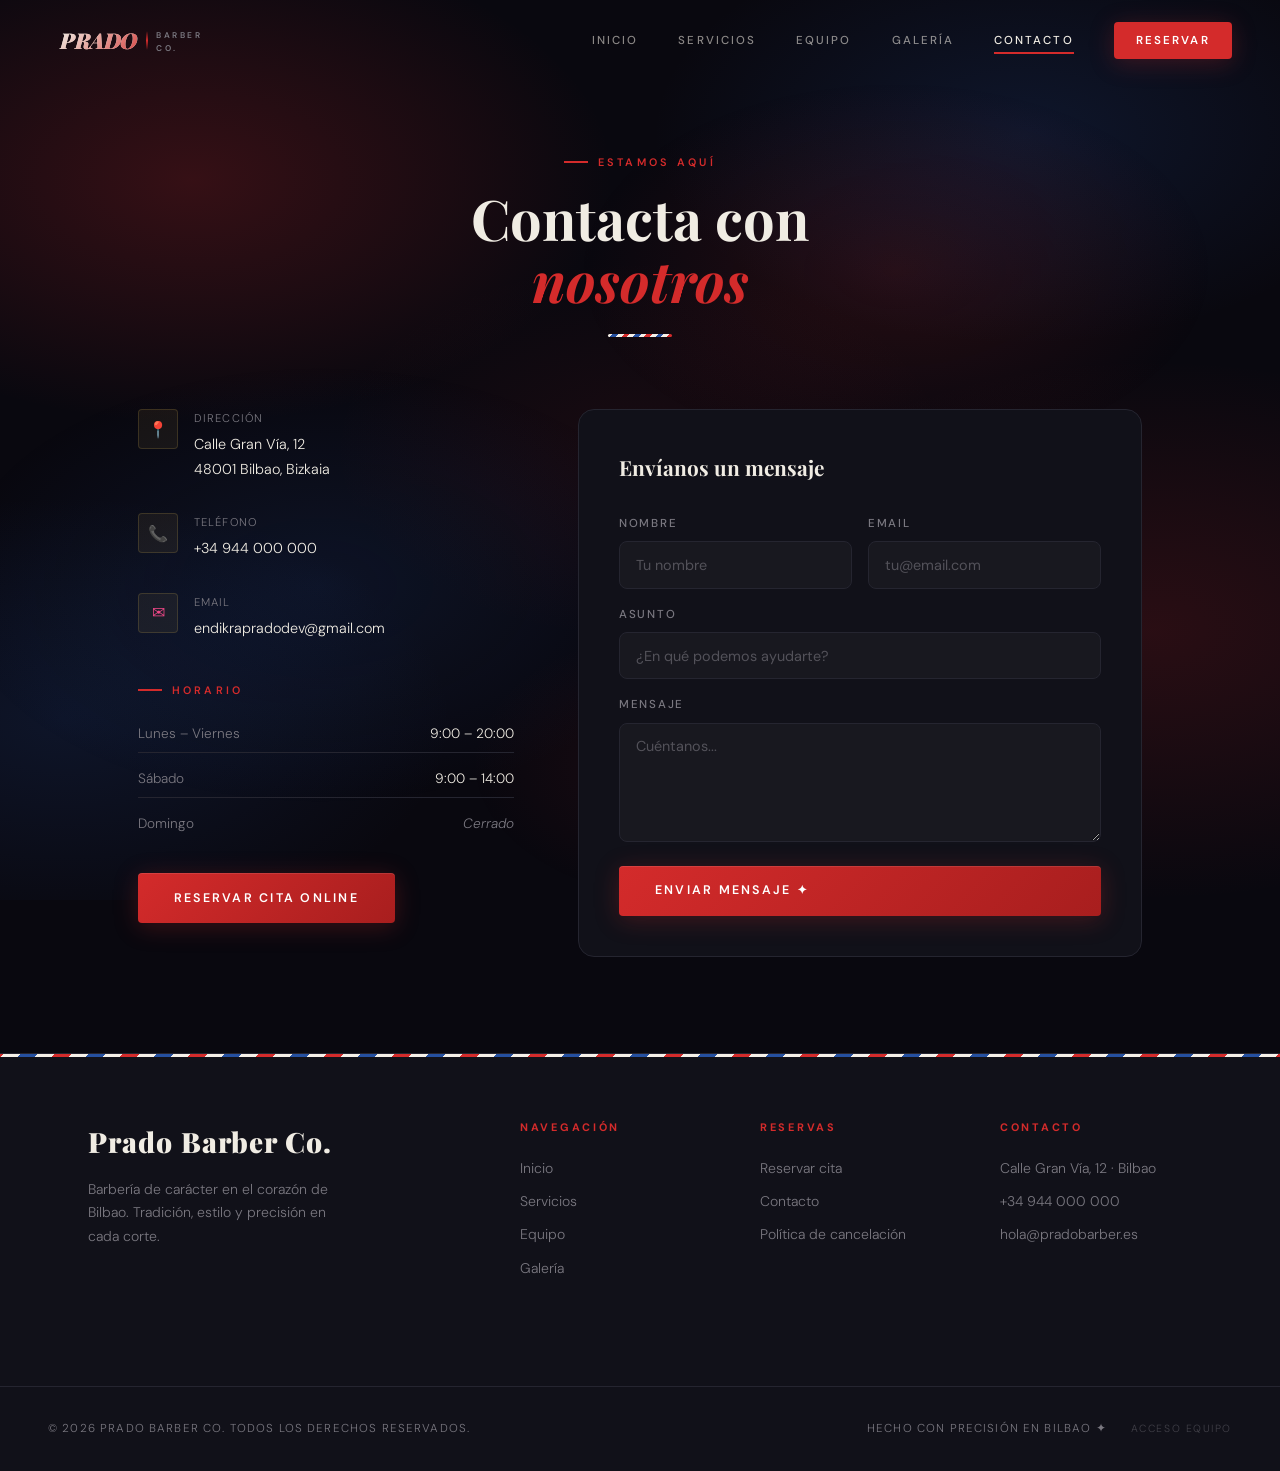
==== commit 841a260f: "Versión 1.3.5" ====
--- a/contacto.html
+++ b/contacto.html
@@ -3,7 +3,10 @@
     <head>
         <meta charset="UTF-8" />
         <meta name="viewport" content="width=device-width, initial-scale=1.0" />
+        <meta name="theme-color" content="#0a0c16">
         <title>Contacto · Prado Barber Co.</title>
+        <link rel="shortcut icon" href="img/logo.png" />
+
         <link rel="stylesheet" href="css/variables.css" />
         <link rel="stylesheet" href="css/layout.css" />
         <link rel="stylesheet" href="css/components.css" />
@@ -139,29 +142,42 @@
             <div class="footer-grid">
                 <div class="footer-brand">
                     <div class="brand">Prado Barber Co.</div>
-                    <p>Barbería de carácter en el corazón de Bilbao.</p>
+                    <p>Barbería de carácter en el corazón de Bilbao. Tradición,
+                        estilo y precisión en cada corte.</p>
                 </div>
                 <div class="footer-col">
                     <h4>Navegación</h4>
                     <a href="index.html">Inicio</a>
                     <a href="servicios.html">Servicios</a>
-                    <a href="reservas.html">Reservar</a>
+                    <a href="equipo.html">Equipo</a>
+                    <a href="galeria.html">Galería</a>
                 </div>
                 <div class="footer-col">
-                    <h4>Horario</h4>
-                    <a href="#">Lun–Vie: 9:00 – 20:00</a>
-                    <a href="#">Sábado: 9:00 – 14:00</a>
-                    <a href="#">Domingo: Cerrado</a>
+                    <h4>Reservas</h4>
+                    <a href="reservas.html">Reservar cita</a>
+                    <a href="contacto.html">Contacto</a>
+                    <a href="#">Política de cancelación</a>
                 </div>
                 <div class="footer-col">
                     <h4>Contacto</h4>
-                    <a href="#">Gran Vía, 12 · Bilbao</a>
+                    <a href="#">Calle Gran Vía, 12 · Bilbao</a>
                     <a href="tel:+34944000000">+34 944 000 000</a>
+                    <a href="mailto:hola@pradobarber.es">hola@pradobarber.es</a>
                 </div>
             </div>
             <div class="footer-bottom">
-                <span>© 2026 Prado Barber Co.</span>
-                <span>Hecho con precisión en Bilbao ✦</span>
+                <span>© 2026 Prado Barber Co. Todos los derechos
+                    reservados.</span>
+                <div style="display:flex; align-items:center; gap:1.5rem;">
+                    <span>Hecho con precisión en Bilbao ✦</span>
+                    <a href="backend/admin.php"
+                        style="font-size:.65rem; letter-spacing:.15em; text-transform:uppercase;
+                            color:var(--color-muted); opacity:0.45; transition:opacity .3s;"
+                        onmouseover="this.style.opacity='1'"
+                        onmouseout="this.style.opacity='0.45'">
+                        Acceso equipo
+                    </a>
+                </div>
             </div>
         </footer>
     </body>
--- a/css/components.css
+++ b/css/components.css
@@ -311,7 +311,7 @@
     font-size: 0.85rem;
     letter-spacing: 0.03em;
     z-index: 9998;
-    transform: translateY(120%);
+    transform: translateY(180%);
     transition: transform 0.4s cubic-bezier(0.34,1.56,0.64,1);
     box-shadow: 0 8px 32px rgba(212,43,43,0.2), 0 0 0 1px rgba(212,43,43,0.08);
 }
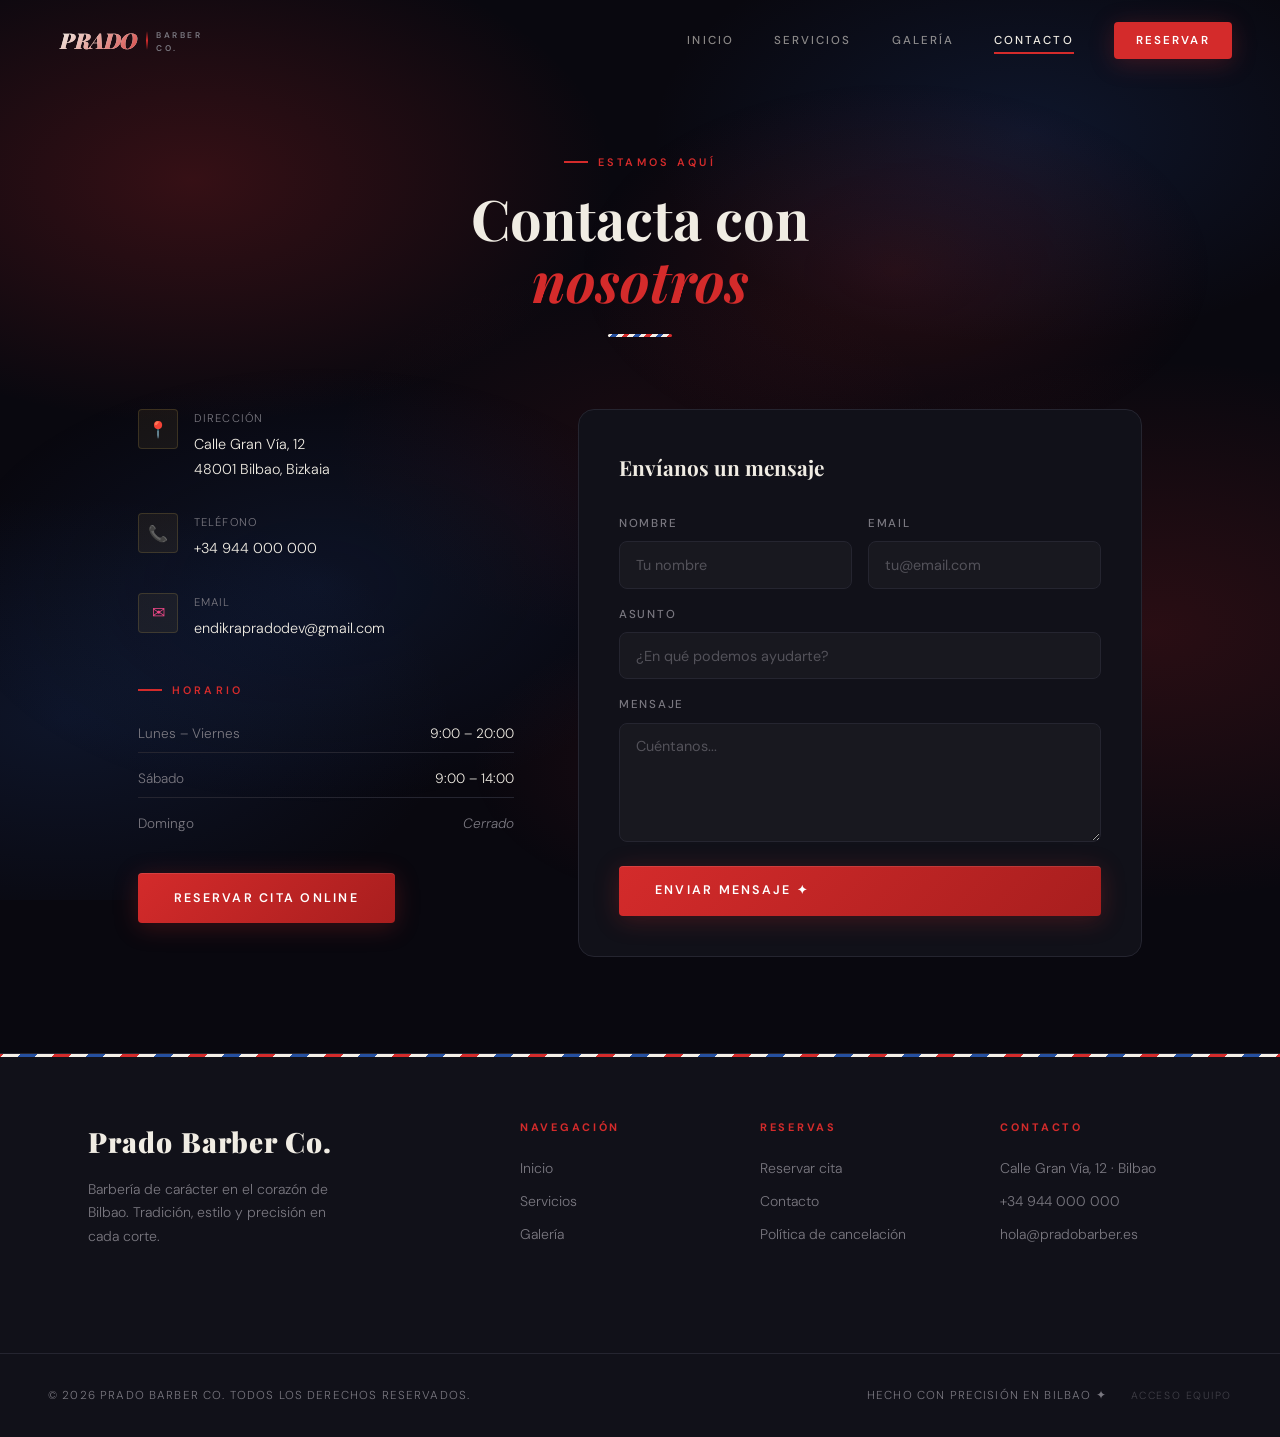
==== commit d18b0623: "Versión 2.0.6" ====
--- a/contacto.html
+++ b/contacto.html
@@ -7,15 +7,15 @@
         <title>Contacto · Prado Barber Co.</title>
         <link rel="shortcut icon" href="img/logo.png" />
 
-        <link rel="stylesheet" href="css/variables.css" />
-        <link rel="stylesheet" href="css/layout.css" />
-        <link rel="stylesheet" href="css/components.css" />
-        <link rel="stylesheet" href="css/home.css" />
-        <link rel="stylesheet" href="css/mobile.css" />
-        <link rel="stylesheet" href="css/contact.css" />
+        <link rel="stylesheet" href="assets/css/variables.css" />
+        <link rel="stylesheet" href="assets/css/layout.css" />
+        <link rel="stylesheet" href="assets/css/components.css" />
+        <link rel="stylesheet" href="assets/css/home.css" />
+        <link rel="stylesheet" href="assets/css/mobile.css" />
+        <link rel="stylesheet" href="assets/css/contact.css" />
 
-        <script src="backend/main.js" defer></script>
-        <script src="js/contact.js" defer></script>
+        <script src="assets/js/main.js?v=1" defer></script>
+        <script src="assets/js/contact.js?v=1" defer></script>
     </head>
     <body>
 
@@ -32,7 +32,7 @@
             <div class="nav-links">
                 <a href="index.html">Inicio</a>
                 <a href="servicios.html">Servicios</a>
-                <a href="equipo.html">Equipo</a>
+
                 <a href="galeria.html">Galería</a>
                 <a href="contacto.html" class="active">Contacto</a>
                 <a href="reservas.html" class="nav-cta">Reservar</a>
@@ -149,7 +149,7 @@
                     <h4>Navegación</h4>
                     <a href="index.html">Inicio</a>
                     <a href="servicios.html">Servicios</a>
-                    <a href="equipo.html">Equipo</a>
+    
                     <a href="galeria.html">Galería</a>
                 </div>
                 <div class="footer-col">
@@ -171,6 +171,7 @@
                 <div style="display:flex; align-items:center; gap:1.5rem;">
                     <span>Hecho con precisión en Bilbao ✦</span>
                     <a href="backend/admin.php"
+                        target="_blank"
                         style="font-size:.65rem; letter-spacing:.15em; text-transform:uppercase;
                             color:var(--color-muted); opacity:0.45; transition:opacity .3s;"
                         onmouseover="this.style.opacity='1'"
--- a/assets/css/variables.css
+++ b/assets/css/variables.css
@@ -0,0 +1,67 @@
+@import url('https://fonts.googleapis.com/css2?family=Playfair+Display:ital,wght@0,400;0,700;0,900;1,400&family=DM+Sans:wght@300;400;500&display=swap');
+
+:root {
+    /* === DARK BARBER PALETTE === */
+    --color-bg:       #09080f;
+    --color-surface:  #111119;
+    --color-surface2: #18181f;
+    --color-surface3: #1e1e28;
+
+    /* Red / Blue / White trinity */
+    --red:          #d42b2b;
+    --red-dark:     #a81e1e;
+    --red-glow:     rgba(212,43,43,0.18);
+    --red-dim:      rgba(212,43,43,0.08);
+    --blue:         #1a3a6b;
+    --blue-mid:     #2550a0;
+    --blue-glow:    rgba(37,80,160,0.18);
+    --blue-dim:     rgba(37,80,160,0.08);
+    --white-pure:   #f5f0e8;
+
+    /* Gold accent (legacy) */
+    --color-gold:       #c9a84c;
+    --color-gold-light: #e2c97e;
+    --color-gold-dim:   #7a6230;
+
+    /* Text */
+    --color-text:   #f0ece3;
+    --color-muted:  #7a7880;
+    --color-border: #252530;
+    --color-border2:#2f2f3c;
+
+    /* Fonts */
+    --font-display: 'Playfair Display', Georgia, serif;
+    --font-body:    'DM Sans', sans-serif;
+
+    /* Radii */
+    --radius-sm: 4px;
+    --radius-md: 8px;
+    --radius-lg: 16px;
+    --radius-xl: 32px;
+
+    --transition:       0.3s cubic-bezier(0.4, 0, 0.2, 1);
+    --spring:           cubic-bezier(0.34, 1.56, 0.64, 1);
+    --spring-smooth:    cubic-bezier(0.22, 1, 0.36, 1);
+    --spring-duration:  0.4s;
+    --shadow-red:  0 4px 24px rgba(212,43,43,0.25);
+    --shadow-blue: 0 4px 24px rgba(37,80,160,0.25);
+    --shadow-gold: 0 0 40px rgba(201,168,76,0.10);
+}
+
+*, *::before, *::after { box-sizing:border-box; margin:0; padding:0; }
+html { scroll-behavior:smooth; font-size:16px; }
+
+body {
+    background-color: var(--color-bg);
+    color: var(--color-text);
+    font-family: var(--font-body);
+    font-weight: 300;
+    line-height: 1.7;
+    overflow-x: hidden;
+}
+
+::selection { background: var(--red); color: #fff; }
+img { display:block; max-width:100%; }
+a { color:inherit; text-decoration:none; }
+ul, ol { list-style:none; }
+button { cursor:pointer; border:none; background:none; font:inherit; }
--- a/assets/css/layout.css
+++ b/assets/css/layout.css
@@ -0,0 +1,535 @@
+/* ===================================================
+   LAYOUT — Navbar, Footer, Sections
+   =================================================== */
+
+/* ===== ANIMATED STRIPE TICKER (top bar) ===== */
+.stripe-ticker {
+    height: 6px;
+    background: repeating-linear-gradient(
+        -45deg,
+        var(--red)        0px,  var(--red)        12px,
+        var(--white-pure) 12px, var(--white-pure)  24px,
+        var(--blue-mid)   24px, var(--blue-mid)    36px,
+        var(--white-pure) 36px, var(--white-pure)  48px
+    );
+    background-size: 68px 100%;
+    animation: stripeScroll 2s linear infinite;
+    position: fixed; top:0; left:0; right:0; z-index:200;
+}
+
+@keyframes stripeScroll {
+    from { background-position: 0 0; }
+    to   { background-position: 68px 0; }
+}
+
+/* ===== NAVBAR ===== */
+.navbar {
+    position: fixed;
+    top: 6px; left:0; right:0;
+    z-index: 100;
+    display: flex;
+    align-items: center;
+    justify-content: space-between;
+    padding: 1rem 3rem;
+    -webkit-backdrop-filter: blur(24px) saturate(180%);
+    transition: background 0.3s ease, box-shadow 0.3s ease, padding 0.3s ease, border-color 0.3s ease;
+}
+
+.navbar.scrolled {
+    padding: 0.7rem 3rem;
+    background: rgba(9, 8, 15, 0.88);
+    box-shadow: 0 4px 32px rgba(0, 0, 0, 0.5);
+    border-bottom: 1px solid var(--red);
+    transform: translateY(-6px);
+    backdrop-filter: blur(24px) saturate(180%);
+}
+
+.nav-logo {
+    display: flex;
+    align-items: center;
+    line-height: 1;
+}
+
+.nav-logo-img {
+    height: 38px;
+    width: auto;
+    object-fit: contain;
+    display: block;
+    transition: opacity 0.3s ease;
+    filter: brightness(1);
+}
+
+.nav-logo-img:hover {
+    opacity: 0.85;
+}
+
+/* ===== NAVBAR BRAND NAME (next to logo) ===== */
+.nav-brand-name {
+    display: flex;
+    align-items: center;
+    gap: 0.55rem;
+    margin-left: 0.75rem;
+}
+
+.nbn-prado {
+    font-family: var(--font-display);
+    font-size: 1.35rem;
+    font-weight: 900;
+    font-style: italic;
+    letter-spacing: -0.02em;
+    line-height: 1;
+    color: var(--color-text);
+    position: relative;
+}
+
+.nbn-prado::after {
+    content: 'PRADO';
+    position: absolute;
+    inset: 0;
+    background: linear-gradient(135deg, var(--color-text) 0%, rgba(212,43,43,0.9) 55%, var(--color-text) 100%);
+    -webkit-background-clip: text;
+    background-clip: text;
+    -webkit-text-fill-color: transparent;
+    background-size: 200% 200%;
+    animation: nbnShine 4s ease-in-out infinite;
+}
+
+@keyframes nbnShine {
+    0%, 100% { background-position: 0% 50%; }
+    50%       { background-position: 100% 50%; }
+}
+
+.nbn-separator {
+    width: 2px;
+    height: 1.2rem;
+    background: linear-gradient(to bottom, transparent, var(--red), transparent);
+    border-radius: 2px;
+    flex-shrink: 0;
+}
+
+.nbn-sub {
+    display: flex;
+    flex-direction: column;
+    gap: 1px;
+    font-family: var(--font-body);
+    font-size: 0.52rem;
+    font-weight: 600;
+    letter-spacing: 0.3em;
+    text-transform: uppercase;
+    color: var(--color-muted);
+    line-height: 1.5;
+}
+
+/* Mini animated barber pole in logo */
+.nav-pole {
+    width: 10px;
+    height: 40px;
+    border-radius: 5px;
+    overflow: hidden;
+    position: relative;
+    flex-shrink: 0;
+    box-shadow: 0 0 0 1px rgba(245,240,232,0.1);
+}
+
+.nav-pole-inner {
+    width: 100%;
+    height: 200%;
+    background: repeating-linear-gradient(
+        -45deg,
+        var(--red)        0px,  var(--red)        5px,
+        var(--white-pure) 5px,  var(--white-pure)  10px,
+        var(--blue-mid)   10px, var(--blue-mid)    15px,
+        var(--white-pure) 15px, var(--white-pure)  20px
+    );
+    background-size: 28px 28px;
+    animation: poleScroll 1.2s linear infinite;
+}
+
+@keyframes poleScroll {
+    from { transform: translateY(0); }
+    to   { transform: translateY(-50%); }
+}
+
+.nav-logo-text { display:flex; flex-direction:column; line-height:1; gap:3px; }
+
+.nav-logo .brand {
+    font-family: var(--font-display);
+    font-size: 1.35rem;
+    font-weight: 900;
+    letter-spacing: 0.04em;
+    color: var(--color-text);
+    line-height: 1;
+}
+
+.nav-logo .brand em {
+    color: var(--red);
+    font-style: italic;
+}
+
+.nav-logo .tagline {
+    font-size: 0.58rem;
+    letter-spacing: 0.28em;
+    text-transform: uppercase;
+    color: var(--color-muted);
+    font-weight: 400;
+    font-family: var(--font-body);
+}
+
+.nav-links {
+    display: flex;
+    align-items: center;
+    gap: 2.5rem;
+}
+
+.nav-links a {
+    font-family: var(--font-body);
+    font-size: 0.72rem;
+    font-weight: 500;
+    letter-spacing: 0.18em;
+    text-transform: uppercase;
+    color: rgba(245, 240, 232, 0.55);
+    transition: color 0.2s ease;
+    position: relative;
+}
+
+.nav-links a::after {
+    content: '';
+    position: absolute; bottom: -4px; left: 0;
+    width: 0; height: 2px;
+    background: var(--red);
+    transition: width 0.4s var(--spring);
+    transform-origin: left;
+}
+
+.nav-links a:hover,
+.nav-links a.active { color: var(--color-text); }
+
+.nav-links a:hover::after,
+.nav-links a.active::after { width: 100%; }
+
+.nav-cta {
+    background: var(--red) !important;
+    color: #fff !important;
+    padding: 0.55rem 1.4rem !important;
+    border-radius: var(--radius-sm) !important;
+    font-family: var(--font-body) !important;
+    font-size: 0.72rem !important;
+    font-weight: 600 !important;
+    letter-spacing: 0.18em !important;
+    text-transform: uppercase !important;
+    transition: background 0.35s ease,
+                box-shadow 0.35s ease,
+                filter 0.35s ease !important;
+    box-shadow: var(--shadow-red) !important;
+    user-select: none;
+}
+
+.nav-cta:hover {
+    background: var(--red-dark) !important;
+    box-shadow: 0 6px 28px rgba(212,43,43,0.55), 0 0 0 1px rgba(255,255,255,0.06) !important;
+    filter: brightness(1.1) !important;
+    color: #fff !important;
+}
+
+.nav-cta:active {
+    filter: brightness(0.88) !important;
+    transition-duration: 0.08s !important;
+}
+
+.nav-cta::after { display: none !important; }
+
+.hamburger {
+    display: none;
+    flex-direction: column;
+    gap: 5px; padding: 4px;
+    z-index: 101;
+    cursor: pointer;
+}
+.hamburger span {
+    width: 24px; height: 2px;
+    background: var(--color-text);
+    border-radius: 2px;
+    transition: transform 0.3s ease, opacity 0.3s ease;
+    display: block;
+}
+
+/* ===== FOOTER ===== */
+footer {
+    background: var(--color-surface);
+    color: var(--color-text);
+    position: relative;
+    overflow: hidden;
+    border-top: 1px solid var(--color-border);
+}
+
+/* Diagonal stripe accent at top of footer */
+footer::before {
+    content: '';
+    position: absolute; top: 0; left: 0; right: 0;
+    height: 3px;
+    background: repeating-linear-gradient(
+        -45deg,
+        var(--red)        0,  var(--red)        12px,
+        var(--white-pure) 12px, var(--white-pure) 24px,
+        var(--blue-mid)   24px, var(--blue-mid)   36px,
+        var(--white-pure) 36px, var(--white-pure) 48px
+    );
+    background-size: 68px 100%;
+}
+
+.footer-inner {
+    padding: 5rem 3rem 3rem;
+    max-width: 1200px;
+    margin: 0 auto;
+}
+
+.footer-grid {
+    display: grid;
+    grid-template-columns: 2fr 1fr 1fr 1fr;
+    gap: 3rem;
+    margin-bottom: 3rem;
+    padding: 4rem 3rem 3rem;
+    max-width: 1200px;
+    margin: 0 auto 3rem;
+}
+
+.footer-brand .brand {
+    font-family: var(--font-display);
+    font-size: 1.75rem;
+    font-weight: 900;
+    letter-spacing: 0.04em;
+    color: var(--color-text);
+}
+
+.footer-brand .brand em {
+    color: var(--red);
+    font-style: italic;
+}
+
+.footer-brand p {
+    color: var(--color-muted);
+    font-size: 0.875rem;
+    margin-top: 0.75rem;
+    max-width: 260px;
+    line-height: 1.7;
+}
+
+/* Mini pole in footer */
+.footer-pole {
+    display: flex; gap: 8px; margin-top: 1.5rem; align-items: center;
+}
+
+.footer-pole-icon {
+    width: 8px; height: 32px; border-radius: 4px; overflow: hidden;
+    background: repeating-linear-gradient(-45deg,
+        var(--red)        0,  var(--red)        4px,
+        var(--white-pure) 4px, var(--white-pure) 8px,
+        var(--blue-mid)   8px, var(--blue-mid)   12px,
+        var(--white-pure) 12px, var(--white-pure) 16px
+    );
+    opacity: 0.7;
+}
+
+.footer-pole span {
+    font-size: 0.65rem; letter-spacing: 0.2em;
+    text-transform: uppercase;
+    color: var(--color-muted);
+    font-family: var(--font-body);
+}
+
+.footer-col h4 {
+    font-size: 0.68rem; letter-spacing: 0.25em;
+    text-transform: uppercase;
+    color: var(--red);
+    margin-bottom: 1.25rem;
+    font-weight: 700;
+    font-family: var(--font-body);
+}
+
+.footer-col a {
+    display: block;
+    color: var(--color-muted);
+    font-size: 0.875rem;
+    margin-bottom: 0.6rem;
+    transition: color 0.3s ease;
+}
+
+.footer-col a:hover { color: var(--color-text); }
+
+.footer-bottom {
+    border-top: 1px solid var(--color-border);
+    padding: 2rem 3rem;
+    display: flex; justify-content: space-between; align-items: center;
+    font-size: 0.72rem; letter-spacing: 0.1em;
+    color: var(--color-muted);
+    text-transform: uppercase;
+    max-width: 100%;
+}
+
+/* ===== SECTIONS ===== */
+section {
+    padding: 6rem 3rem;
+    max-width: 1200px;
+    margin: 0 auto;
+}
+
+.section-label {
+    display: inline-flex;
+    align-items: center;
+    gap: 0.6rem;
+    font-family: var(--font-body);
+    font-size: 0.68rem;
+    font-weight: 600;
+    letter-spacing: 0.3em;
+    text-transform: uppercase;
+    color: var(--red);
+    margin-bottom: 1rem;
+}
+
+.section-label::before {
+    content: '';
+    width: 24px; height: 2px;
+    background: var(--red);
+    flex-shrink: 0;
+}
+
+.section-title {
+    font-family: var(--font-display);
+    font-size: clamp(2.2rem, 4.5vw, 3.5rem);
+    font-weight: 700;
+    line-height: 1.1;
+    margin-bottom: 1.25rem;
+    color: var(--color-text);
+}
+
+.section-title em {
+    font-style: italic;
+    color: var(--red);
+}
+
+.section-sub {
+    color: var(--color-muted);
+    font-size: 1rem;
+    max-width: 520px;
+    line-height: 1.75;
+}
+
+/* ===== DIVIDER ===== */
+.stripe-divider {
+    width: 64px; height: 4px;
+    background: repeating-linear-gradient(
+        -45deg,
+        var(--red)        0,  var(--red)        4px,
+        var(--white-pure) 4px, var(--white-pure) 8px,
+        var(--blue-mid)   8px, var(--blue-mid)   12px,
+        var(--white-pure) 12px, var(--white-pure) 16px
+    );
+    margin: 1.5rem 0;
+    border-radius: 2px;
+}
+
+/* ===== REVEAL ANIMATIONS ===== */
+.reveal {
+    opacity: 0;
+    transform: translateY(28px);
+    transition: opacity 0.6s var(--spring-smooth), transform 0.6s var(--spring-smooth);
+}
+.reveal.revealed { opacity: 1; transform: none; }
+.reveal-left  { transform: translateX(-28px); }
+.reveal-right { transform: translateX(28px); }
+.reveal-left.revealed, .reveal-right.revealed { transform: none; }
+.reveal-delay-1 { transition-delay: 0.08s; }
+.reveal-delay-2 { transition-delay: 0.16s; }
+.reveal-delay-3 { transition-delay: 0.24s; }
+.reveal-delay-4 { transition-delay: 0.32s; }
+.reveal-delay-5 { transition-delay: 0.40s; }
+
+/* ===== REDUCED MOTION ===== */
+@media (prefers-reduced-motion: reduce) {
+    *, *::before, *::after {
+        animation-duration: 0.01ms !important;
+        animation-iteration-count: 1 !important;
+        transition-duration: 0.01ms !important;
+    }
+    .reveal { opacity: 1; transform: none; transition: none; }
+}
+
+/* ===== CTA BANNER ===== */
+.cta-banner {
+    background: var(--color-surface);
+    border: 1px solid var(--color-border2);
+    color: var(--color-text);
+    border-radius: var(--radius-xl);
+    padding: 4rem;
+    text-align: center;
+    position: relative;
+    overflow: hidden;
+}
+
+.cta-banner::before {
+    content: '';
+    position: absolute; inset: 0;
+    background: repeating-linear-gradient(
+        -45deg,
+        rgba(212,43,43,0.04) 0,  rgba(212,43,43,0.04) 20px,
+        transparent 20px, transparent 40px,
+        rgba(37,80,160,0.04) 40px, rgba(37,80,160,0.04) 60px,
+        transparent 60px, transparent 80px
+    );
+    pointer-events: none;
+}
+
+.cta-banner .section-label { color: var(--red); }
+.cta-banner .section-label::before { background: var(--red); }
+
+.cta-banner h2 {
+    font-family: var(--font-display);
+    font-size: clamp(1.75rem, 3.5vw, 2.75rem);
+    font-weight: 700;
+    margin-bottom: 0.75rem;
+    color: var(--color-text);
+    position: relative; z-index: 1;
+}
+
+.cta-banner p {
+    color: var(--color-muted);
+    margin-bottom: 2rem;
+    position: relative; z-index: 1;
+}
+
+/* ===== RESPONSIVE ===== */
+@media (max-width: 900px) {
+    .navbar { padding: 1rem 1.5rem; }
+    .navbar.scrolled { padding: 0.7rem 1.5rem; transform: translateY(-7px);}
+    .nav-brand-name { display: flex; }
+    .nav-links { display: none; }
+    .nav-links.open {
+        display: flex; flex-direction: column;
+        position: fixed; inset: 0;
+        background: rgba(9, 8, 15, 0.97);
+        backdrop-filter: blur(24px);
+        -webkit-backdrop-filter: blur(24px);
+        justify-content: center; align-items: center;
+        gap: 2.5rem; z-index: 99;
+    }
+    .nav-links.open a {
+        font-size: 1.5rem;
+        color: rgba(245,240,232,0.55);
+        letter-spacing: 0.05em;
+    }
+    .nav-links.open a:hover,
+    .nav-links.open a.active { color: var(--color-text); }
+    .nav-links.open .nav-cta {
+        font-size: 0.9rem !important;
+        padding: 0.875rem 2rem !important;
+    }
+    .hamburger { display: flex; }
+    .footer-grid { grid-template-columns: 1fr 1fr; }
+    section { padding: 4rem 1.5rem; }
+    .cta-banner { padding: 2.5rem 1.5rem; border-radius: var(--radius-lg); }
+}
+
+@media (max-width: 600px) {
+    .footer-grid { grid-template-columns: 1fr; }
+    .footer-bottom { flex-direction: column; gap: 0.5rem; text-align: center; }
+}
--- a/assets/css/components.css
+++ b/assets/css/components.css
@@ -0,0 +1,387 @@
+/* ===================================================
+   COMPONENTS — Buttons, Cards, Forms, Badges, Toast
+   Dark barber theme: red · blue · white
+   =================================================== */
+
+/* ===== BUTTONS ===== */
+.btn {
+    display: inline-flex;
+    align-items: center;
+    gap: 0.5rem;
+    padding: 0.9rem 2.25rem;
+    font-family: var(--font-body);
+    font-size: 0.78rem;
+    font-weight: 600;
+    letter-spacing: 0.18em;
+    text-transform: uppercase;
+    border-radius: var(--radius-sm);
+    transition: box-shadow 0.35s ease,
+                background 0.35s ease,
+                filter 0.35s ease,
+                border-color 0.25s ease,
+                color 0.25s ease;
+    cursor: pointer;
+    position: relative;
+    overflow: hidden;
+    border: none;
+    -webkit-tap-highlight-color: transparent;
+    user-select: none;
+}
+
+.btn:active {
+    filter: brightness(0.9);
+    transition-duration: 0.08s;
+}
+
+/* Shimmer on hover */
+.btn::after {
+    content: '';
+    position: absolute;
+    top: 0; left: -100%;
+    width: 60%;
+    height: 100%;
+    background: linear-gradient(90deg, transparent, rgba(255,255,255,0.12), transparent);
+    transition: left 0.5s ease;
+}
+
+.btn:hover::after { left: 150%; }
+
+/* ── PRIMARY: deep red with glow ── */
+.btn-primary {
+    background: linear-gradient(135deg, var(--red) 0%, var(--red-dark) 100%);
+    color: #fff;
+    box-shadow: var(--shadow-red), inset 0 1px 0 rgba(255,255,255,0.1);
+}
+
+.btn-primary:hover {
+    background: linear-gradient(135deg, #e03030 0%, var(--red) 100%);
+    box-shadow: 0 8px 32px rgba(212,43,43,0.55), 0 0 0 1px rgba(255,255,255,0.08), inset 0 1px 0 rgba(255,255,255,0.18);
+    filter: brightness(1.08);
+}
+
+/* ── OUTLINE: white border, red on hover ── */
+.btn-outline {
+    background: transparent;
+    color: var(--color-text);
+    border: 1px solid rgba(245,240,232,0.25);
+}
+
+.btn-outline:hover {
+    border-color: var(--red);
+    color: var(--red);
+    box-shadow: inset 0 0 20px rgba(212,43,43,0.06);
+}
+
+/* ── BLUE: deep navy primary variant ── */
+.btn-blue {
+    background: linear-gradient(135deg, var(--blue-mid) 0%, var(--blue) 100%);
+    color: #fff;
+    box-shadow: var(--shadow-blue), inset 0 1px 0 rgba(255,255,255,0.1);
+}
+
+.btn-blue:hover {
+    background: linear-gradient(135deg, #3060d0 0%, var(--blue-mid) 100%);
+    box-shadow: 0 8px 32px rgba(37,80,160,0.55), 0 0 0 1px rgba(255,255,255,0.08), inset 0 1px 0 rgba(255,255,255,0.18);
+    filter: brightness(1.1);
+}
+
+/* ── TRICOLOR: barber pole accent ── */
+.btn-barber {
+    background: transparent;
+    color: var(--color-text);
+    border: 1px solid var(--color-border2);
+    position: relative;
+}
+
+.btn-barber::before {
+    content: '';
+    position: absolute;
+    top: 0; left: 0; right: 0;
+    height: 2px;
+    background: linear-gradient(90deg, var(--red) 0%, var(--white-pure) 50%, var(--blue-mid) 100%);
+    border-radius: var(--radius-sm) var(--radius-sm) 0 0;
+}
+
+.btn-barber:hover {
+    border-color: rgba(245,240,232,0.4);
+    background: rgba(245,240,232,0.04);
+}
+
+/* ── GHOST ── */
+.btn-ghost {
+    background: transparent;
+    color: var(--color-muted);
+    border: none;
+    padding: 0.5rem 0;
+    letter-spacing: 0.12em;
+}
+
+.btn-ghost:hover { color: var(--red); }
+
+/* ===== GOLD DIVIDER ===== */
+.gold-divider {
+    width: 64px;
+    height: 3px;
+    background: repeating-linear-gradient(
+        -45deg,
+        var(--red)       0,  var(--red)       4px,
+        var(--white-pure) 4px, var(--white-pure) 8px,
+        var(--blue-mid)   8px, var(--blue-mid)   12px,
+        var(--white-pure) 12px, var(--white-pure) 16px
+    );
+    margin: 1.5rem 0;
+    border-radius: 2px;
+}
+
+/* ===== BADGE ===== */
+.badge {
+    display: inline-flex;
+    align-items: center;
+    padding: 0.2rem 0.65rem;
+    border-radius: 100px;
+    font-size: 0.65rem;
+    letter-spacing: 0.12em;
+    text-transform: uppercase;
+    font-weight: 600;
+}
+
+.badge-gold {
+    background: rgba(201,168,76,0.1);
+    color: var(--color-gold);
+    border: 1px solid rgba(201,168,76,0.25);
+}
+
+.badge-red {
+    background: var(--red-dim);
+    color: var(--red);
+    border: 1px solid rgba(212,43,43,0.25);
+}
+
+.badge-blue {
+    background: var(--blue-dim);
+    color: #6b9fff;
+    border: 1px solid rgba(37,80,160,0.3);
+}
+
+/* ===== SERVICE CARD ===== */
+.service-card {
+    background: var(--color-surface);
+    border: 1px solid var(--color-border);
+    border-radius: var(--radius-lg);
+    overflow: hidden;
+    transition: border-color 0.2s ease,
+                transform var(--spring-duration) var(--spring),
+                box-shadow var(--spring-duration) var(--spring);
+    position: relative;
+    will-change: transform;
+}
+
+/* Top tricolor accent */
+.service-card::before {
+    content: '';
+    position: absolute; top: 0; left: 0; right: 0;
+    height: 3px;
+    background: linear-gradient(90deg, var(--red) 33%, var(--white-pure) 33% 66%, var(--blue-mid) 66%);
+    transform: scaleX(0);
+    transform-origin: left;
+    transition: transform 0.4s ease;
+}
+
+.service-card:hover::before { transform: scaleX(1); }
+
+.service-card:hover {
+    border-color: rgba(212,43,43,0.4);
+    transform: translateY(-6px) scale(1.01);
+    box-shadow: 0 20px 48px rgba(212,43,43,0.15), 0 0 0 1px rgba(212,43,43,0.08);
+}
+
+.service-card-body { padding: 1.75rem; }
+
+.service-card-header {
+    display: flex;
+    justify-content: space-between;
+    align-items: flex-start;
+    margin-bottom: 0.75rem;
+}
+
+.service-name {
+    font-family: var(--font-display);
+    font-size: 1.1rem; font-weight: 700;
+}
+
+.service-price {
+    font-family: var(--font-display);
+    font-size: 1.4rem; font-weight: 700;
+    color: var(--red);
+    line-height: 1;
+}
+
+.service-duration {
+    font-size: 0.72rem;
+    letter-spacing: 0.1em;
+    color: var(--color-muted);
+    text-transform: uppercase;
+}
+
+/* ===== CARD (generic) ===== */
+.card {
+    background: var(--color-surface);
+    border: 1px solid var(--color-border);
+    border-radius: var(--radius-lg);
+    padding: 2rem;
+    transition: border-color 0.2s ease,
+                transform var(--spring-duration) var(--spring),
+                box-shadow var(--spring-duration) var(--spring);
+    will-change: transform;
+}
+
+.card:hover {
+    border-color: rgba(37,80,160,0.4);
+    transform: translateY(-5px) scale(1.01);
+    box-shadow: 0 16px 40px rgba(37,80,160,0.12);
+}
+
+.card-icon {
+    font-size: 1.5rem;
+    color: var(--red);
+    margin-bottom: 1rem;
+}
+
+.card h3 {
+    font-family: var(--font-display);
+    font-size: 1.1rem;
+    font-weight: 700;
+    margin-bottom: 0.5rem;
+}
+
+.card p {
+    font-size: 0.875rem;
+    color: var(--color-muted);
+    line-height: 1.7;
+}
+
+/* ===== AVATAR INITIALS ===== */
+.avatar-initials {
+    width: 44px; height: 44px; border-radius: 50%;
+    background: var(--color-surface2);
+    border: 1px solid var(--color-border);
+    display: flex; align-items: center; justify-content: center;
+    font-family: var(--font-display);
+    font-size: 0.85rem; font-weight: 700;
+    color: var(--color-text);
+}
+
+/* ===== FORM ELEMENTS ===== */
+.form-group {
+    display: flex;
+    flex-direction: column;
+    gap: 0.5rem;
+}
+
+.form-group label {
+    font-size: 0.72rem;
+    letter-spacing: 0.15em;
+    text-transform: uppercase;
+    color: var(--color-muted);
+    font-weight: 500;
+}
+
+.form-group input,
+.form-group select,
+.form-group textarea {
+    background: var(--color-surface2);
+    border: 1px solid var(--color-border);
+    border-radius: var(--radius-md);
+    padding: 0.85rem 1rem;
+    color: var(--color-text);
+    font-family: var(--font-body);
+    font-size: 0.9rem;
+    transition: border-color var(--transition), box-shadow var(--transition);
+    appearance: none;
+    -webkit-appearance: none;
+}
+
+.form-group input:focus,
+.form-group select:focus,
+.form-group textarea:focus {
+    outline: none;
+    border-color: var(--red);
+    box-shadow: 0 0 0 3px rgba(212,43,43,0.1);
+}
+
+.form-group input::placeholder,
+.form-group textarea::placeholder {
+    color: var(--color-muted);
+    opacity: 0.6;
+}
+
+/* ===== TOAST ===== */
+.toast {
+    position: fixed;
+    bottom: 2rem; right: 2rem;
+    background: var(--color-surface2);
+    color: var(--color-text);
+    border: 1px solid rgba(212,43,43,0.4);
+    border-radius: var(--radius-md);
+    padding: 1rem 1.5rem;
+    display: flex;
+    align-items: center;
+    gap: 0.75rem;
+    font-size: 0.85rem;
+    letter-spacing: 0.03em;
+    z-index: 9998;
+    transform: translateY(180%);
+    transition: transform 0.4s cubic-bezier(0.34,1.56,0.64,1);
+    box-shadow: 0 8px 32px rgba(212,43,43,0.2), 0 0 0 1px rgba(212,43,43,0.08);
+}
+
+.toast.show { transform: translateY(0); }
+.toast-icon { color: var(--red); font-size: 1.1rem; }
+
+/* ===== BUTTON RIPPLE ON CLICK ===== */
+.btn-ripple {
+    position: absolute;
+    border-radius: 50%;
+    background: rgba(255,255,255,0.22);
+    pointer-events: none;
+    animation: btn-ripple-expand 0.55s cubic-bezier(0.22, 0.61, 0.36, 1) forwards;
+}
+
+@keyframes btn-ripple-expand {
+    from { transform: scale(0); opacity: 1; }
+    to   { transform: scale(1); opacity: 0; }
+}
+
+/* ===== BARBER POLE STRIPE (decorative) ===== */
+.stripe-bar {
+    height: 4px;
+    background: repeating-linear-gradient(
+        -45deg,
+        var(--red)       0px, var(--red)       8px,
+        var(--white-pure) 8px, var(--white-pure) 16px,
+        var(--blue-mid)   16px, var(--blue-mid)   24px,
+        var(--white-pure) 24px, var(--white-pure) 32px
+    );
+    background-size: 46px 100%;
+    border-radius: 2px;
+    animation: poleScroll 1.5s linear infinite;
+}
+
+@keyframes poleScroll {
+    from { background-position: 0 0; }
+    to   { background-position: 46px 0; }
+}
+
+/* ===== STATUS DOT ===== */
+.status-dot {
+    width: 8px; height: 8px; border-radius: 50%;
+    background: var(--red); display: inline-block;
+    box-shadow: 0 0 0 3px rgba(212,43,43,0.2);
+    animation: pulse 2s ease-in-out infinite;
+}
+.status-dot.open { background: #22c55e; box-shadow: 0 0 0 3px rgba(34,197,94,0.2); }
+
+@keyframes pulse {
+    0%,100% { transform: scale(1); }
+    50%      { transform: scale(1.4); }
+}
--- a/assets/css/home.css
+++ b/assets/css/home.css
@@ -0,0 +1,505 @@
+/* reveal defined in layout.css */
+
+/* ===== ANIMATED AMBIENT BACKGROUND ===== */
+/* A living canvas: red and blue plasma blobs drifting behind all content */
+body::before {
+    content: '';
+    position: fixed;
+    inset: 0;
+    z-index: -3;
+    background:
+        radial-gradient(ellipse 55% 45% at 15% 20%, rgba(212,43,43,0.22) 0%, transparent 60%),
+        radial-gradient(ellipse 50% 40% at 80% 15%, rgba(37,80,160,0.20) 0%, transparent 58%),
+        radial-gradient(ellipse 60% 50% at 90% 70%, rgba(212,43,43,0.16) 0%, transparent 60%),
+        radial-gradient(ellipse 55% 45% at 5%  80%, rgba(37,80,160,0.18) 0%, transparent 55%),
+        radial-gradient(ellipse 40% 35% at 50% 50%, rgba(212,43,43,0.08) 0%, transparent 60%),
+        #09080f;
+    animation: ambientDrift 18s ease-in-out infinite alternate;
+    pointer-events: none;
+}
+
+/* Second layer: slow-moving blobs in opposite direction */
+body::after {
+    content: '';
+    position: fixed;
+    inset: 0;
+    z-index: -2;
+    background:
+        radial-gradient(ellipse 45% 38% at 70% 30%, rgba(212,43,43,0.14) 0%, transparent 55%),
+        radial-gradient(ellipse 50% 42% at 25% 65%, rgba(37,80,160,0.16) 0%, transparent 58%),
+        radial-gradient(ellipse 35% 30% at 55% 85%, rgba(212,43,43,0.10) 0%, transparent 52%);
+    animation: ambientDriftB 22s ease-in-out infinite alternate-reverse;
+    pointer-events: none;
+}
+
+@keyframes ambientDrift {
+    0%   { opacity:0.7; transform:scale(1)   translate(0,0); }
+    33%  { opacity:0.9; transform:scale(1.06) translate(2%,  1%); }
+    66%  { opacity:0.8; transform:scale(1.03) translate(-1%, 2%); }
+    100% { opacity:1;   transform:scale(1.08) translate(1%, -1%); }
+}
+@keyframes ambientDriftB {
+    0%   { opacity:0.6; transform:scale(1)    translate(0,0); }
+    50%  { opacity:0.85; transform:scale(1.05) translate(-2%, -1%); }
+    100% { opacity:0.7; transform:scale(1.1)  translate(1%,  2%); }
+}
+
+/* Fine grid overlay */
+.page-grid-overlay {
+    position: fixed;
+    inset: 0;
+    z-index: -1;
+    background-image:
+        linear-gradient(rgba(245,240,232,0.025) 1px, transparent 1px),
+        linear-gradient(90deg, rgba(245,240,232,0.025) 1px, transparent 1px);
+    background-size: 64px 64px;
+    pointer-events: none;
+    mask-image: radial-gradient(ellipse 100% 100% at 50% 50%, black 0%, transparent 85%);
+    -webkit-mask-image: radial-gradient(ellipse 100% 100% at 50% 50%, black 0%, transparent 85%);
+}
+
+/* ===== HERO ===== */
+.hero {
+    min-height: 100vh;
+    display: flex;
+    align-items: center;
+    position: relative;
+    padding: 0 3rem;
+}
+
+.hero-content {
+    position: relative;
+    z-index: 1;
+    max-width: 700px;
+}
+
+.hero-eyebrow {
+    display: flex;
+    align-items: center;
+    gap: 1rem;
+    margin-bottom: 2rem;
+    opacity: 0;
+    animation: fadeUp 0.8s 0.2s forwards;
+}
+
+.hero-eyebrow span {
+    font-size: 0.7rem;
+    letter-spacing: 0.3em;
+    text-transform: uppercase;
+    color: var(--red);
+}
+
+.hero-eyebrow::before {
+    content: '';
+    width: 40px;
+    height: 2px;
+    background: linear-gradient(90deg, var(--red), var(--blue-mid));
+}
+
+.hero h1 {
+    font-family: var(--font-display);
+    font-size: clamp(3rem, 6vw, 5.5rem);
+    font-weight: 900;
+    line-height: 1.0;
+    margin-bottom: 1.5rem;
+    opacity: 0;
+    animation: fadeUp 0.8s 0.35s forwards;
+}
+
+.hero h1 em {
+    font-style: italic;
+    color: var(--red);
+    text-shadow: 0 0 40px rgba(212,43,43,0.4);
+}
+
+.hero-desc {
+    font-size: 1.05rem;
+    color: var(--color-muted);
+    max-width: 460px;
+    margin-bottom: 2.5rem;
+    opacity: 0;
+    animation: fadeUp 0.8s 0.5s forwards;
+}
+
+.hero-actions {
+    display: flex;
+    align-items: center;
+    gap: 1.5rem;
+    flex-wrap: wrap;
+    opacity: 0;
+    animation: fadeUp 0.8s 0.65s forwards;
+}
+
+.hero-stat-row {
+    display: flex;
+    gap: 3rem;
+    margin-top: 5rem;
+    padding-top: 2.5rem;
+    border-top: 1px solid var(--color-border);
+    opacity: 0;
+    animation: fadeUp 0.8s 0.8s forwards;
+}
+
+.hero-stat .num {
+    font-family: var(--font-display);
+    font-size: 2rem;
+    font-weight: 700;
+    color: var(--red);
+    line-height: 1;
+}
+
+.hero-stat .label {
+    font-size: 0.75rem;
+    color: var(--color-muted);
+    letter-spacing: 0.05em;
+    margin-top: 0.25rem;
+}
+
+/* ===== HERO SPLIT ===== */
+.hero-split {
+    display: grid;
+    grid-template-columns: minmax(0,1fr) minmax(0,1fr);
+    align-items: center;
+    padding: 0 5rem 0 6rem;
+    gap: 3rem;
+}
+
+.hero-split .hero-content { position:relative; z-index:1; max-width:none; min-width:0; transform: translateY(-52px); }
+
+.hero-visual {
+    position: relative;
+    z-index: 1;
+    display: flex;
+    align-items: center;
+    justify-content: center;
+    height: 100%;
+    transform: translateY(-63px);
+}
+
+.hero-visual-inner {
+    position: relative;
+    width: 100%;
+    max-width: 400px;
+}
+
+/* Hero cards */
+.hv-card {
+    background: rgba(17,17,25,0.85);
+    border: 1px solid var(--color-border2);
+    border-radius: var(--radius-lg);
+    padding: 1.5rem;
+    backdrop-filter: blur(12px);
+}
+
+.hv-card-booking {
+    border-color: rgba(212,43,43,0.35);
+    margin-bottom: 1rem;
+    animation: fadeUp 0.8s 0.9s both;
+    box-shadow: 0 0 32px rgba(212,43,43,0.12), inset 0 1px 0 rgba(212,43,43,0.1);
+}
+
+.hv-card-label {
+    font-size:.65rem; letter-spacing:.2em; text-transform:uppercase;
+    color: var(--red); margin-bottom:.5rem;
+}
+
+.hv-card-title {
+    font-family: var(--font-display);
+    font-size: 1.4rem; font-weight:700; color:var(--color-text); margin-bottom:.2rem;
+}
+
+.hv-card-sub { font-size:.8rem; color:var(--color-muted); margin-bottom:1rem; }
+
+.hv-card-btn {
+    display:inline-block; font-size:.72rem;
+    letter-spacing:.12em; text-transform:uppercase;
+    color: var(--white-pure);
+    background: linear-gradient(135deg, var(--red) 0%, var(--red-dark) 100%);
+    border-radius: var(--radius-sm);
+    padding:.45rem 1.1rem;
+    transition: box-shadow 0.35s ease, filter 0.35s ease;
+    box-shadow: var(--shadow-red);
+    user-select: none;
+}
+
+.hv-card-btn:hover {
+    box-shadow: 0 6px 28px rgba(212,43,43,0.55), 0 0 0 1px rgba(255,255,255,0.06);
+    filter: brightness(1.1);
+}
+
+.hv-card-btn:active {
+    transform: scale(0.96) !important;
+    transition-duration: 0.1s !important;
+}
+
+.hv-card-services {
+    display:flex; flex-direction:column; gap:.6rem;
+    margin-bottom:1rem;
+    animation: fadeUp 0.8s 1.05s both;
+    border-color: rgba(37,80,160,0.3);
+    box-shadow: 0 0 24px rgba(37,80,160,0.08);
+}
+
+.hv-service-row {
+    display:flex; align-items:center; gap:.75rem;
+    font-size:.85rem; padding-bottom:.6rem;
+    border-bottom: 1px solid var(--color-border);
+}
+.hv-service-row:last-child { border-bottom:none; padding-bottom:0; }
+
+.hv-service-dot { width:6px; height:6px; border-radius:50%; background:var(--color-border); flex-shrink:0; }
+.hv-dot-red   { background: var(--red); box-shadow: 0 0 6px rgba(212,43,43,0.6); }
+.hv-dot-blue  { background: var(--blue-mid); box-shadow: 0 0 6px rgba(37,80,160,0.6); }
+
+.hv-service-name { flex:1; color:var(--color-muted); }
+.hv-service-price { color:var(--color-text); font-weight:500; }
+.hv-price-red  { color: var(--red); }
+.hv-price-blue { color: #6b9fff; }
+
+/* Badge */
+.hv-badge {
+    display:flex; align-items:center; gap:.6rem;
+    background: rgba(245,240,232,0.04);
+    border: 1px solid rgba(245,240,232,0.1);
+    border-radius:100px; padding:.5rem 1rem;
+    width:fit-content;
+    animation: fadeUp 0.8s 1.2s both;
+}
+
+.hv-badge-stars { color: var(--red); font-size:.85rem; }
+.hv-badge-text  { font-size:.75rem; color:var(--color-muted); letter-spacing:.05em; }
+
+/* Deco */
+.hv-deco-line {
+    position:absolute; top:-2rem; right:-1.5rem;
+    width:1px; height:120px;
+    background: linear-gradient(to bottom, transparent, rgba(212,43,43,0.4), transparent);
+}
+.hv-deco-circle {
+    position:absolute; bottom:-2rem; left:-1.5rem;
+    width:80px; height:80px; border-radius:50%;
+    border: 1px solid rgba(37,80,160,0.2);
+}
+
+@keyframes fadeUp {
+    from { opacity:0; transform:translateY(24px); }
+    to   { opacity:1; transform:translateY(0); }
+}
+
+/* ===== SERVICES GRID ===== */
+.services-grid {
+    display: grid;
+    grid-template-columns: repeat(auto-fit, minmax(260px,1fr));
+    gap: 1.5rem;
+    margin-top: 3rem;
+}
+
+/* ===== TEAM ===== */
+.team-grid {
+    display: grid;
+    grid-template-columns: repeat(auto-fit, minmax(240px,1fr));
+    gap: 2rem; margin-top: 3rem;
+}
+
+.team-card { text-align:center; }
+
+.team-photo {
+    width:100%; aspect-ratio:3/4;
+    background: var(--color-surface);
+    border-radius: var(--radius-lg);
+    overflow:hidden; margin-bottom:1.25rem;
+    position:relative;
+    border: 1px solid var(--color-border);
+    transition: border-color 0.2s ease,
+                transform var(--spring-duration) var(--spring),
+                box-shadow var(--spring-duration) var(--spring);
+    will-change: transform;
+}
+
+.team-card:hover .team-photo {
+    border-color: var(--red);
+    transform: translateY(-6px) scale(1.02);
+    box-shadow: 0 20px 40px rgba(212,43,43,0.18);
+}
+
+.team-photo-placeholder {
+    width:100%; height:100%;
+    display:flex; align-items:center; justify-content:center;
+    font-family: var(--font-display);
+    font-size:4rem; font-weight:900;
+    color:rgba(212,43,43,0.12);
+}
+
+.team-name {
+    font-family: var(--font-display);
+    font-size:1.15rem; font-weight:700; margin-bottom:0.25rem;
+}
+
+.team-role {
+    font-size:0.75rem; letter-spacing:0.12em;
+    text-transform:uppercase; color: var(--red);
+}
+
+/* ===== TESTIMONIALS ===== */
+.testimonials-track {
+    display:grid;
+    grid-template-columns: repeat(auto-fit, minmax(280px,1fr));
+    gap:1.5rem; margin-top:3rem;
+}
+
+.testimonial-card {
+    background: var(--color-surface);
+    border: 1px solid var(--color-border);
+    border-radius: var(--radius-lg);
+    padding: 2rem;
+    transition: border-color 0.2s ease,
+                transform var(--spring-duration) var(--spring),
+                box-shadow var(--spring-duration) var(--spring);
+    will-change: transform;
+}
+
+.testimonial-card:hover {
+    border-color: rgba(37,80,160,0.45);
+    transform: translateY(-5px) scale(1.01);
+    box-shadow: 0 16px 40px rgba(37,80,160,0.12);
+}
+
+.testimonial-stars { color:var(--red); font-size:0.9rem; letter-spacing:0.1em; margin-bottom:1rem; }
+.testimonial-text {
+    font-family: var(--font-display);
+    font-style:italic; font-size:1rem; line-height:1.6;
+    margin-bottom:1.5rem; color:var(--color-text);
+}
+
+.testimonial-author { display:flex; align-items:center; gap:0.75rem; }
+.testimonial-info .name { font-size:0.875rem; font-weight:500; }
+.testimonial-info .date { font-size:0.75rem; color:var(--color-muted); }
+
+/* ===== CTA BANNER ===== */
+.cta-banner {
+    background: linear-gradient(135deg, var(--color-surface) 0%, var(--color-surface2) 100%);
+    border: 1px solid var(--color-border2);
+    border-radius: var(--radius-xl);
+    padding: 4rem;
+    text-align:center;
+    position:relative;
+    overflow:hidden;
+}
+
+.cta-banner::before {
+    content:'';
+    position:absolute; inset:0;
+    background:
+        radial-gradient(ellipse 60% 60% at 20% 50%, rgba(212,43,43,0.08) 0%, transparent 60%),
+        radial-gradient(ellipse 60% 60% at 80% 50%, rgba(37,80,160,0.08) 0%, transparent 60%);
+    pointer-events:none;
+}
+
+/* Animated stripe band at cta banner top */
+.cta-banner::after {
+    content:'';
+    position:absolute; top:0; left:0; right:0;
+    height:3px;
+    background: repeating-linear-gradient(
+        90deg,
+        var(--red)      0px,  var(--red)      30%,
+        var(--white-pure) 30%, var(--white-pure) 50%,
+        var(--blue-mid)   50%, var(--blue-mid)   80%,
+        var(--white-pure) 80%, var(--white-pure) 100%
+    );
+    background-size: 200% 100%;
+    animation: stripeScan 4s linear infinite;
+}
+
+@keyframes stripeScan {
+    from { background-position: 200% 0; }
+    to   { background-position: -200% 0; }
+}
+
+.cta-banner h2 {
+    font-family: var(--font-display);
+    font-size: clamp(1.75rem,3vw,2.5rem);
+    font-weight: 700; margin-bottom:0.75rem;
+    position:relative; z-index:1;
+}
+
+.cta-banner p { color:var(--color-muted); margin-bottom:2rem; position:relative; z-index:1; }
+
+/* ===== RESPONSIVE ===== */
+@media (max-width:900px) {
+    .hero { padding:0 1.5rem; min-height:calc(100vh - 70px); padding-top:80px; }
+    .hero-split { grid-template-columns:1fr; padding:0 1.5rem; padding-top:80px; min-height:auto; gap:2.5rem; padding-bottom:3rem; }
+    .hero-visual { display:none; }
+    .hero-stat-row { gap:1.5rem; flex-wrap:wrap; }
+    .cta-banner { padding:2.5rem 1.5rem; }
+}
+/* ===== HERO BRAND NAME ===== */
+.hero-brand-name {
+    display: flex;
+    align-items: center;
+    gap: 1rem;
+    margin-bottom: 2rem;
+    opacity: 0;
+    animation: fadeUp 0.9s 0.05s forwards;
+}
+
+.hbn-prado {
+    font-family: var(--font-display);
+    font-size: clamp(3.5rem, 8vw, 6.5rem);
+    font-weight: 900;
+    font-style: italic;
+    letter-spacing: -0.03em;
+    line-height: 1;
+    color: var(--color-text);
+    text-shadow:
+        0 0 60px rgba(212, 43, 43, 0.35),
+        0 0 120px rgba(212, 43, 43, 0.15);
+    position: relative;
+}
+
+.hbn-prado::after {
+    content: 'PRADO';
+    position: absolute;
+    inset: 0;
+    background: linear-gradient(135deg, var(--color-text) 0%, rgba(212,43,43,0.9) 55%, var(--color-text) 100%);
+    -webkit-background-clip: text;
+    background-clip: text;
+    -webkit-text-fill-color: transparent;
+    background-size: 200% 200%;
+    animation: shineText 4s ease-in-out infinite;
+}
+
+@keyframes shineText {
+    0%, 100% { background-position: 0% 50%; }
+    50%       { background-position: 100% 50%; }
+}
+
+.hbn-separator {
+    width: 3px;
+    height: clamp(2.5rem, 5vw, 4.5rem);
+    background: linear-gradient(to bottom, transparent, var(--red), transparent);
+    border-radius: 2px;
+    flex-shrink: 0;
+}
+
+.hbn-sub {
+    display: flex;
+    flex-direction: column;
+    gap: 2px;
+    font-family: var(--font-body);
+    font-size: clamp(0.6rem, 1.2vw, 0.8rem);
+    font-weight: 600;
+    letter-spacing: 0.35em;
+    text-transform: uppercase;
+    color: var(--color-muted);
+    line-height: 1.6;
+}
+
+@media (max-width: 900px) {
+    .hero-brand-name {
+        gap: 0.75rem;
+    }
+    .hbn-prado {
+        font-size: clamp(3rem, 14vw, 5rem);
+    }
+}
--- a/assets/css/mobile.css
+++ b/assets/css/mobile.css
@@ -0,0 +1,874 @@
+/* ============================================================
+   PRADO BARBER CO. — MOBILE REDESIGN
+   Añadir como último CSS en todas las páginas
+   ============================================================ */
+
+@media (max-width: 768px) {
+
+    /* ===== RESET DE OVERFLOW ===== */
+    html,
+    body {
+        overflow-x: clip;
+        width: 100%;
+    }
+
+    /* ===== NAVBAR ===== */
+    .navbar {
+        padding: 0 1.25rem;
+        height: 60px;
+        z-index: 100;
+    }
+
+    .nav-logo .brand {
+        font-size: 1.2rem;
+    }
+
+    .nav-logo .tagline {
+        font-size: 0.58rem;
+        letter-spacing: 0.18em;
+    }
+
+    /* ── Hamburger ── */
+    .hamburger {
+        display: flex !important;
+        position: relative;
+        z-index: 1100;
+        width: 40px;
+        height: 40px;
+        padding: 0;
+        background: transparent;
+        border: none;
+        cursor: pointer;
+        align-items: center;
+        justify-content: center;
+        flex-direction: column;
+        gap: 5px;
+    }
+
+    .hamburger span {
+        display: block;
+        width: 22px;
+        height: 1.5px;
+        background: var(--color-text);
+        border-radius: 2px;
+        transform-origin: center;
+        transition: transform 0.38s cubic-bezier(0.23, 1, 0.32, 1),
+                    opacity   0.25s ease,
+                    background 0.3s ease !important;
+    }
+
+    /* Estado abierto — hamburger se convierte en X roja */
+    .hamburger.is-open span:nth-child(1) {
+        transform: rotate(45deg) translate(4.5px, 4.5px) !important;
+        background: var(--red) !important;
+    }
+    .hamburger.is-open span:nth-child(2) {
+        opacity: 0 !important;
+        transform: scaleX(0) !important;
+    }
+    .hamburger.is-open span:nth-child(3) {
+        transform: rotate(-45deg) translate(4.5px, -4.5px) !important;
+        background: var(--red) !important;
+    }
+
+    /* Menú oculto por defecto */
+    .nav-links:not(.open):not(.closing) {
+        display: none;
+    }
+
+    /* ── OVERLAY ABIERTO ── */
+    .nav-links.open,
+    .nav-links.closing {
+        display: flex !important;
+        flex-direction: column;
+        position: fixed;
+        top: 0;
+        left: 0;
+        right: 0;
+        bottom: 0;
+        width: 100vw;
+        height: 100dvh;
+        z-index: 1000;
+        background: radial-gradient(ellipse at 50% 0%, rgba(212,43,43,0.07) 0%, transparent 55%),
+                    linear-gradient(180deg, #0d0b10 0%, #09080f 60%);
+        justify-content: center;
+        align-items: center;
+        gap: 0;
+        padding: 0;
+        margin: 0;
+        border: none;
+        border-radius: 0;
+        overflow: hidden;
+    }
+
+    .nav-links.open {
+        animation: mobileMenuIn 0.5s cubic-bezier(0.16, 1, 0.3, 1) forwards;
+    }
+
+    .nav-links.closing {
+        animation: mobileMenuOut 0.35s cubic-bezier(0.4, 0, 1, 1) forwards;
+    }
+
+    @keyframes mobileMenuIn {
+        from { clip-path: inset(0 0 100% 0 round 0 0 28px 28px); opacity: 0.6; }
+        to   { clip-path: inset(0 0 0%   0 round 0);              opacity: 1;   }
+    }
+
+    @keyframes mobileMenuOut {
+        from { clip-path: inset(0 0 0%   0 round 0);              opacity: 1;   }
+        to   { clip-path: inset(0 0 100% 0 round 0 0 28px 28px); opacity: 0;   }
+    }
+
+    /* Línea dorada superior */
+    .nav-links.open::before,
+    .nav-links.closing::before {
+        content: '';
+        position: absolute;
+        top: 0;
+        left: 0;
+        right: 0;
+        height: 1px;
+        background: linear-gradient(90deg, transparent 5%, rgba(212,43,43,0.4) 40%, var(--red) 50%, rgba(212,43,43,0.4) 60%, transparent 95%);
+        opacity: 0.7;
+    }
+
+    /* Marca de agua PRADO */
+    .nav-links.open::after,
+    .nav-links.closing::after {
+        content: 'PRADO';
+        position: absolute;
+        bottom: 1.5rem;
+        left: 0;
+        right: 0;
+        text-align: center;
+        font-family: var(--font-display);
+        font-size: clamp(4rem, 18vw, 6rem);
+        font-weight: 900;
+        font-style: italic;
+        color: transparent;
+        -webkit-text-stroke: 1px rgba(212, 43, 43, 0.1);
+        letter-spacing: 0.3em;
+        pointer-events: none;
+        white-space: nowrap;
+        user-select: none;
+    }
+
+    /* ── Links dentro del overlay ── */
+    .nav-links.open a,
+    .nav-links.closing a {
+        position: relative;
+        display: block !important;
+        width: 100%;
+        text-align: center;
+        font-family: var(--font-display) !important;
+        font-size: clamp(1.5rem, 6vw, 1.9rem) !important;
+        font-weight: 700 !important;
+        font-style: italic;
+        letter-spacing: 0.01em !important;
+        text-transform: none !important;
+        color: rgba(240, 236, 227, 0.28) !important;
+        padding: 0.8rem 2rem !important;
+        border: none !important;
+        border-radius: 0 !important;
+        background: transparent !important;
+        transition: color 0.3s ease, letter-spacing 0.3s ease !important;
+        overflow: hidden;
+    }
+
+    /* Subrayado rojo animado en hover */
+    .nav-links.open a::before {
+        content: '';
+        position: absolute !important;
+        bottom: 0.6rem;
+        left: 50%;
+        transform: translateX(-50%) scaleX(0) !important;
+        width: 32px;
+        height: 1px;
+        background: var(--red);
+        opacity: 0;
+        transition: transform 0.3s cubic-bezier(0.23,1,0.32,1), opacity 0.3s ease !important;
+    }
+
+    .nav-links.open a:hover::before {
+        transform: translateX(-50%) scaleX(1) !important;
+        opacity: 0.9;
+    }
+
+    .nav-links.open a:hover {
+        color: rgba(240, 236, 227, 0.92) !important;
+        letter-spacing: 0.04em !important;
+        background: transparent !important;
+    }
+
+    .nav-links.open a.active {
+        color: var(--color-text) !important;
+    }
+
+    /* Línea decorativa bajo el link activo */
+    .nav-links.open a.active::after {
+        content: '';
+        display: block !important;
+        width: 20px;
+        height: 1px;
+        background: var(--red);
+        margin: 0.15rem auto 0;
+        opacity: 0.8;
+        position: static !important;
+        transform: none !important;
+    }
+
+    /* ── Botón RESERVAR ── */
+    .nav-links.open a.nav-cta,
+    .nav-links.closing a.nav-cta {
+        font-family: var(--font-body) !important;
+        font-size: 0.7rem !important;
+        font-weight: 600 !important;
+        font-style: normal !important;
+        letter-spacing: 0.22em !important;
+        text-transform: uppercase !important;
+        color: var(--red) !important;
+        border: 1px solid rgba(212,43,43,0.45) !important;
+        border-radius: 3px !important;
+        padding: 0.9rem 2.75rem !important;
+        margin-top: 1.75rem !important;
+        width: auto !important;
+        display: inline-block !important;
+        box-shadow: 0 0 0 0 rgba(212,43,43,0);
+        transition: background 0.3s ease, color 0.3s ease, border-color 0.3s ease,
+                    box-shadow 0.3s ease, transform 0.3s cubic-bezier(0.23,1,0.32,1) !important;
+    }
+
+    .nav-links.open a.nav-cta::before { display: none !important; }
+    .nav-links.open a.nav-cta::after  { display: none !important; }
+
+    .nav-links.open a.nav-cta:hover {
+        background: rgba(212,43,43,0.12) !important;
+        color: #f07070 !important;
+        border-color: var(--red) !important;
+        box-shadow: 0 4px 24px rgba(212,43,43,0.3), inset 0 0 18px rgba(212,43,43,0.07) !important;
+        filter: brightness(1.08) !important;
+        letter-spacing: 0.26em !important;
+    }
+
+    /* ===== HERO — INDEX ===== */
+    .hero,
+    .hero-split {
+        padding: 0 1.25rem;
+        padding-top: 80px;
+        min-height: 100svh;
+        display: flex;
+        align-items: center;
+        grid-template-columns: 1fr;
+    }
+
+    .hero-split {
+        padding-bottom: 3rem;
+        gap: 0;
+    }
+
+    .hero-visual {
+        display: none !important;
+    }
+
+    .hero-content {
+        max-width: 100%;
+        width: 100%;
+    }
+
+    .hero-eyebrow {
+        margin-bottom: 1.25rem;
+        gap: 0.6rem;
+    }
+
+    .hero-eyebrow span {
+        font-size: 0.62rem;
+        letter-spacing: 0.22em;
+    }
+
+    .hero-eyebrow::before {
+        width: 24px;
+    }
+
+    .hero h1 {
+        font-size: clamp(2.6rem, 11vw, 3.5rem);
+        line-height: 1.05;
+        margin-bottom: 1.1rem;
+    }
+
+    .hero-desc {
+        font-size: 0.95rem;
+        line-height: 1.75;
+        margin-bottom: 2rem;
+        max-width: 100%;
+        color: var(--color-muted);
+    }
+
+    .hero-actions {
+        flex-direction: column;
+        gap: 0.75rem;
+        align-items: stretch;
+    }
+
+    .hero-actions .btn {
+        width: 100%;
+        justify-content: center;
+        padding: 1rem 1.5rem;
+        font-size: 0.72rem;
+    }
+
+    .hero-stat-row {
+        margin-top: 2.5rem;
+        padding-top: 1.75rem;
+        gap: 0;
+        justify-content: space-between;
+        flex-wrap: nowrap;
+    }
+
+    .hero-stat {
+        flex: 1;
+        text-align: center;
+    }
+
+    .hero-stat:not(:last-child) {
+        border-right: 1px solid var(--color-border);
+        padding-right: 0.75rem;
+        margin-right: 0.75rem;
+    }
+
+    .hero-stat .num {
+        font-size: 1.5rem;
+    }
+
+    .hero-stat .label {
+        font-size: 0.65rem;
+        line-height: 1.4;
+    }
+
+    /* ===== SECTIONS ===== */
+    section {
+        padding: 3.5rem 1.25rem;
+    }
+
+    .section-title {
+        font-size: clamp(1.7rem, 7vw, 2.2rem);
+        margin-bottom: 1rem;
+    }
+
+    .section-sub {
+        font-size: 0.9rem;
+        max-width: 100%;
+    }
+
+    /* ===== SERVICES GRID ===== */
+    .services-grid {
+        grid-template-columns: 1fr;
+        gap: 1rem;
+        margin-top: 2rem;
+    }
+
+    .service-card {
+        transform: none !important;
+    }
+
+    /* ===== CARDS GRID (Por qué elegirnos) ===== */
+    .cards-grid,
+    div[style*="grid-template-columns: repeat(auto-fit, minmax(240px"] {
+        grid-template-columns: 1fr !important;
+        gap: 1rem;
+    }
+
+    .card {
+        padding: 1.5rem;
+    }
+
+    /* ===== TEAM GRID ===== */
+    .team-grid {
+        grid-template-columns: repeat(2, 1fr);
+        gap: 1.25rem;
+        margin-top: 2rem;
+    }
+
+    .team-photo {
+        aspect-ratio: 3/4;
+        margin-bottom: 0.875rem;
+    }
+
+    .team-photo-placeholder {
+        font-size: 2.75rem;
+    }
+
+    .team-name {
+        font-size: 1rem;
+    }
+
+    .team-role {
+        font-size: 0.68rem;
+    }
+
+    /* ===== TESTIMONIALS ===== */
+    .testimonials-track {
+        grid-template-columns: 1fr;
+        gap: 1rem;
+        margin-top: 2rem;
+    }
+
+    .testimonial-card {
+        padding: 1.5rem;
+    }
+
+    .testimonial-text {
+        font-size: 0.95rem;
+    }
+
+    /* ===== CTA BANNER ===== */
+    .cta-banner {
+        padding: 2.25rem 1.5rem;
+        border-radius: var(--radius-lg);
+    }
+
+    .cta-banner h2 {
+        font-size: 1.6rem;
+    }
+
+    .cta-banner p {
+        font-size: 0.875rem;
+    }
+
+    .cta-banner div[style*="display:flex"] {
+        flex-direction: column !important;
+        align-items: center;
+        gap: 0.75rem !important;
+    }
+
+    .cta-banner .btn {
+        width: 100%;
+        justify-content: center;
+    }
+
+    /* ===== FOOTER ===== */
+    footer {
+        padding: 2.5rem 1.25rem 1.5rem;
+    }
+
+    .footer-grid {
+        grid-template-columns: 1fr 1fr;
+        gap: 2rem;
+    }
+
+    .footer-brand {
+        grid-column: 1 / -1;
+    }
+
+    .footer-brand .brand {
+        font-size: 1.4rem;
+    }
+
+    .footer-brand p {
+        font-size: 0.8rem;
+        max-width: 100%;
+    }
+
+    .footer-col h4 {
+        font-size: 0.65rem;
+        margin-bottom: 0.875rem;
+    }
+
+    .footer-col a {
+        font-size: 0.82rem;
+        margin-bottom: 0.5rem;
+    }
+
+    /* ── Footer bottom: todo en columna, centrado ── */
+    .footer-bottom {
+        display: flex !important;
+        flex-direction: column !important;
+        align-items: center !important;
+        justify-content: center !important;
+        gap: 0.5rem !important;
+        text-align: center !important;
+        padding-top: 1.5rem;
+        font-size: 0.7rem;
+    }
+ 
+    /* El div interior con "Hecho con precisión" y "Acceso equipo" */
+    .footer-bottom > div {
+        display: flex !important;
+        flex-direction: column !important;
+        align-items: center !important;
+        gap: 0.4rem !important;
+    }
+    /* ===== GOLD DIVIDER ===== */
+    .gold-divider {
+        margin: 1.1rem 0;
+    }
+
+    /* ===== PAGE HEROES (interior pages) ===== */
+    .page-hero,
+    div[style*="padding:9rem 3rem"],
+    div[style*="padding: 9rem 3rem"] {
+        padding: 7rem 1.25rem 2.5rem !important;
+    }
+
+    div[style*="padding:8rem 3rem"],
+    div[style*="padding: 8rem 3rem"] {
+        padding: 7rem 1.25rem 2rem !important;
+    }
+
+    /* ===== SERVICIOS PAGE ===== */
+    .services-full {
+        padding: 0 1.25rem 3.5rem;
+    }
+
+    .svc-row {
+        flex-direction: column;
+        align-items: flex-start;
+        gap: 0.875rem;
+        padding: 1.1rem 1.1rem;
+    }
+
+    .svc-row-meta {
+        width: 100%;
+        justify-content: space-between;
+        align-items: center;
+    }
+
+    .svc-row-btn {
+        margin-left: 0;
+    }
+
+    .svc-row-name {
+        font-size: 0.95rem;
+    }
+
+    .svc-row-desc {
+        font-size: 0.78rem;
+    }
+
+    .svc-row-price {
+        font-size: 1.1rem;
+    }
+
+    /* ===== EQUIPO PAGE ===== */
+    .team-full {
+        padding: 0 1.25rem 3.5rem;
+    }
+
+    .barber-profile {
+        grid-template-columns: 1fr;
+        padding: 1.5rem;
+        gap: 1.5rem;
+        border-radius: var(--radius-lg);
+    }
+
+    .barber-profile-photo {
+        aspect-ratio: 3/2;
+        font-size: 3.5rem;
+    }
+
+    .barber-profile-name {
+        font-size: 1.6rem;
+    }
+
+    .barber-profile-bio {
+        font-size: 0.85rem;
+    }
+
+    .barber-skills {
+        gap: 0.4rem;
+    }
+
+    .skill-tag {
+        font-size: 0.68rem;
+        padding: 0.25rem 0.6rem;
+    }
+
+    /* ===== CONTACTO PAGE ===== */
+    .contact-layout {
+        grid-template-columns: 1fr !important;
+        gap: 1.75rem;
+        padding: 0 1.25rem 3.5rem !important;
+    }
+
+    .contact-form {
+        padding: 1.5rem;
+    }
+
+    .contact-form h3 {
+        font-size: 1.15rem;
+        margin-bottom: 1.25rem;
+    }
+
+    .form-row {
+        grid-template-columns: 1fr !important;
+    }
+
+    .contact-item-value {
+        font-size: 0.85rem;
+    }
+
+    .hours-row {
+        font-size: 0.82rem;
+    }
+
+    /* ===== BOOKING PAGE ===== */
+    .booking-hero {
+        padding: 6.5rem 1.25rem 1.75rem;
+    }
+
+    .booking-wrapper {
+        padding: 0 1.25rem 4rem;
+    }
+
+    .steps-bar {
+        margin-bottom: 2rem;
+        gap: 0;
+    }
+
+    .step-line {
+        width: 28px !important;
+    }
+
+    .step-label {
+        display: none;
+    }
+
+    .step-circle {
+        width: 32px;
+        height: 32px;
+        font-size: 0.7rem;
+    }
+
+    .service-select-grid {
+        grid-template-columns: 1fr 1fr;
+        gap: 0.75rem;
+    }
+
+    .service-option {
+        padding: 1.1rem;
+    }
+
+    .service-option .svc-name {
+        font-size: 0.88rem;
+    }
+
+    .service-option .svc-price {
+        font-size: 1rem;
+    }
+
+    .barber-select-grid {
+        grid-template-columns: 1fr;
+        gap: 0.75rem;
+    }
+
+    .barber-option {
+        display: flex;
+        flex-direction: row;
+        align-items: center;
+        gap: 1rem;
+        text-align: left;
+        padding: 1.1rem;
+    }
+
+    .barber-avatar-book {
+        width: 52px;
+        height: 52px;
+        flex-shrink: 0;
+        margin: 0;
+    }
+
+    .calendar-wrapper {
+        padding: 1.1rem;
+    }
+
+    .cal-cell {
+        font-size: 0.78rem;
+    }
+
+    .time-slots {
+        grid-template-columns: repeat(3, 1fr);
+        gap: 0.45rem;
+    }
+
+    .time-slot {
+        font-size: 0.78rem;
+        padding: 0.55rem 0.35rem;
+    }
+
+    .booking-summary {
+        padding: 1.25rem;
+    }
+
+    .summary-row {
+        font-size: 0.84rem;
+        padding: 0.6rem 0;
+    }
+
+    /* Form en columna única en booking */
+    div[style*="grid-template-columns:1fr 1fr"] {
+        grid-template-columns: 1fr !important;
+    }
+
+    .booking-nav {
+        flex-wrap: wrap;
+        gap: 0.75rem;
+        margin-top: 1.5rem;
+        padding-top: 1.25rem;
+    }
+
+    .booking-nav .btn-primary {
+        flex: 1;
+        justify-content: center;
+    }
+
+    /* ===== GALERÍA PAGE ===== */
+    .gallery-wrapper {
+        padding: 0 1.25rem 3.5rem;
+    }
+
+    .gallery-filters {
+        gap: 0.4rem;
+        margin-bottom: 2rem;
+    }
+
+    .filter-btn {
+        font-size: 0.68rem;
+        padding: 0.45rem 0.875rem;
+    }
+
+    .masonry-grid {
+        columns: 2 !important;
+        column-gap: 0.75rem;
+    }
+
+    .gallery-item {
+        margin-bottom: 0.75rem;
+    }
+
+    .gh-tall {
+        height: 200px !important;
+    }
+
+    .gh-medium {
+        height: 160px !important;
+    }
+
+    .gh-short {
+        height: 120px !important;
+    }
+
+    .gh-xtall {
+        height: 250px !important;
+    }
+
+    .gp-icon {
+        font-size: 2.5rem;
+    }
+
+    /* ===== LIGHTBOX MÓVIL ===== */
+    .lightbox-inner {
+        flex-direction: column !important;
+        max-height: 90svh;
+        width: 92vw !important;
+        overflow-y: auto;
+        border-radius: var(--radius-lg) !important;
+    }
+
+    .lightbox-photo {
+        height: 260px !important;
+        border-radius: var(--radius-lg) var(--radius-lg) 0 0 !important;
+    }
+
+    .lightbox-info {
+        padding: 1.25rem !important;
+    }
+
+    .lightbox-close {
+        top: 0.75rem !important;
+        right: 0.75rem !important;
+        width: 32px !important;
+        height: 32px !important;
+        font-size: 0.9rem !important;
+    }
+
+    .lightbox-nav {
+        width: 36px !important;
+        height: 36px !important;
+        font-size: 1.2rem !important;
+    }
+
+    /* ===== CONFIRMATION BOX ===== */
+    .confirmation-box {
+        padding: 2rem 1rem;
+    }
+
+    .confirmation-box h2 {
+        font-size: 1.5rem;
+    }
+
+    .confirmation-box div[style*="display:flex"] {
+        flex-direction: column !important;
+        align-items: stretch !important;
+    }
+
+    .confirmation-box .btn {
+        width: 100%;
+        justify-content: center;
+    }
+
+    /* ===== SECCIÓN POR QUÉ EN INDEX ===== */
+    section>div[style*="display:grid"],
+    section>div>div[style*="display:grid"] {
+        display: grid !important;
+        grid-template-columns: 1fr !important;
+    }
+
+    /* ===== GLOBAL BTN TOUCH TARGETS ===== */
+    .btn {
+        min-height: 46px;
+    }
+
+    /* ===== SECTION LABEL ===== */
+    .section-label {
+        font-size: 0.62rem;
+        letter-spacing: 0.2em;
+    }
+
+    /* ===== TESTIMONIALES SECTION BG ===== */
+    section[style*="padding:5rem 3rem"] {
+        padding: 3.5rem 1.25rem !important;
+    }
+
+    /* ===== BADGE ===== */
+    .badge {
+        font-size: 0.6rem;
+        padding: 0.18rem 0.55rem;
+    }
+
+}
+
+/* ===== EXTRA SMALL (menos de 380px) ===== */
+@media (max-width: 380px) {
+    .hero h1 {
+        font-size: 2.4rem;
+    }
+
+    .service-select-grid {
+        grid-template-columns: 1fr;
+    }
+
+    .team-grid {
+        grid-template-columns: 1fr;
+    }
+
+    .footer-grid {
+        grid-template-columns: 1fr;
+    }
+
+    .masonry-grid {
+        columns: 1 !important;
+    }
+
+    .time-slots {
+        grid-template-columns: repeat(3, 1fr);
+    }
+}
--- a/assets/css/contact.css
+++ b/assets/css/contact.css
@@ -0,0 +1,133 @@
+.reveal {
+    opacity: 0;
+    transform: translateY(24px);
+    transition: opacity .7s ease, transform .7s ease;
+}
+
+.reveal.revealed {
+    opacity: 1;
+    transform: none;
+}
+
+.reveal-delay-1 {
+    transition-delay: .15s;
+}
+
+.reveal-delay-2 {
+    transition-delay: .3s;
+}
+
+.contact-layout {
+    display: grid;
+    grid-template-columns: 1fr 1.5fr;
+    gap: 4rem;
+    max-width: 1100px;
+    margin: 0 auto;
+    padding: 0 3rem 6rem;
+}
+
+.contact-info-block {
+    display: flex;
+    flex-direction: column;
+    gap: 2rem;
+}
+
+.contact-item {
+    display: flex;
+    gap: 1rem;
+    align-items: flex-start;
+}
+
+.contact-item-icon {
+    width: 40px;
+    height: 40px;
+    border-radius: var(--radius-sm);
+    background: rgba(201, 168, 76, 0.08);
+    border: 1px solid rgba(201, 168, 76, 0.2);
+    display: flex;
+    align-items: center;
+    justify-content: center;
+    color: #ee4887;
+    font-size: 1rem;
+    flex-shrink: 0;
+}
+
+.contact-item-label {
+    font-size: .7rem;
+    letter-spacing: .1em;
+    text-transform: uppercase;
+    color: var(--color-muted);
+    margin-bottom: .25rem;
+}
+
+.contact-item-value {
+    font-size: .9rem;
+    color: var(--color-text);
+}
+
+.hours-grid {
+    display: flex;
+    flex-direction: column;
+    gap: .5rem;
+}
+
+.hours-row {
+    display: flex;
+    justify-content: space-between;
+    font-size: .85rem;
+    padding: .4rem 0;
+    border-bottom: 1px solid var(--color-border);
+}
+
+.hours-row:last-child {
+    border-bottom: none;
+}
+
+.hours-day {
+    color: var(--color-muted);
+}
+
+.hours-time {
+    color: var(--color-text);
+}
+
+.hours-closed {
+    color: var(--color-muted);
+    font-style: italic;
+}
+
+.contact-form {
+    background: var(--color-surface);
+    border: 1px solid var(--color-border);
+    border-radius: var(--radius-lg);
+    padding: 2.5rem;
+}
+
+.contact-form h3 {
+    font-family: var(--font-display);
+    font-size: 1.3rem;
+    font-weight: 700;
+    margin-bottom: 1.75rem;
+}
+
+.form-row {
+    display: grid;
+    grid-template-columns: 1fr 1fr;
+    gap: 1rem;
+}
+
+.form-row .form-group {
+    width: 100%;
+}
+
+@media (max-width: 900px) {
+    .contact-layout {
+        grid-template-columns: 1fr;
+        gap: 2rem;
+        padding: 0 1.5rem 4rem;
+    }
+
+    .form-row {
+        grid-template-columns: 1fr;
+    }
+}
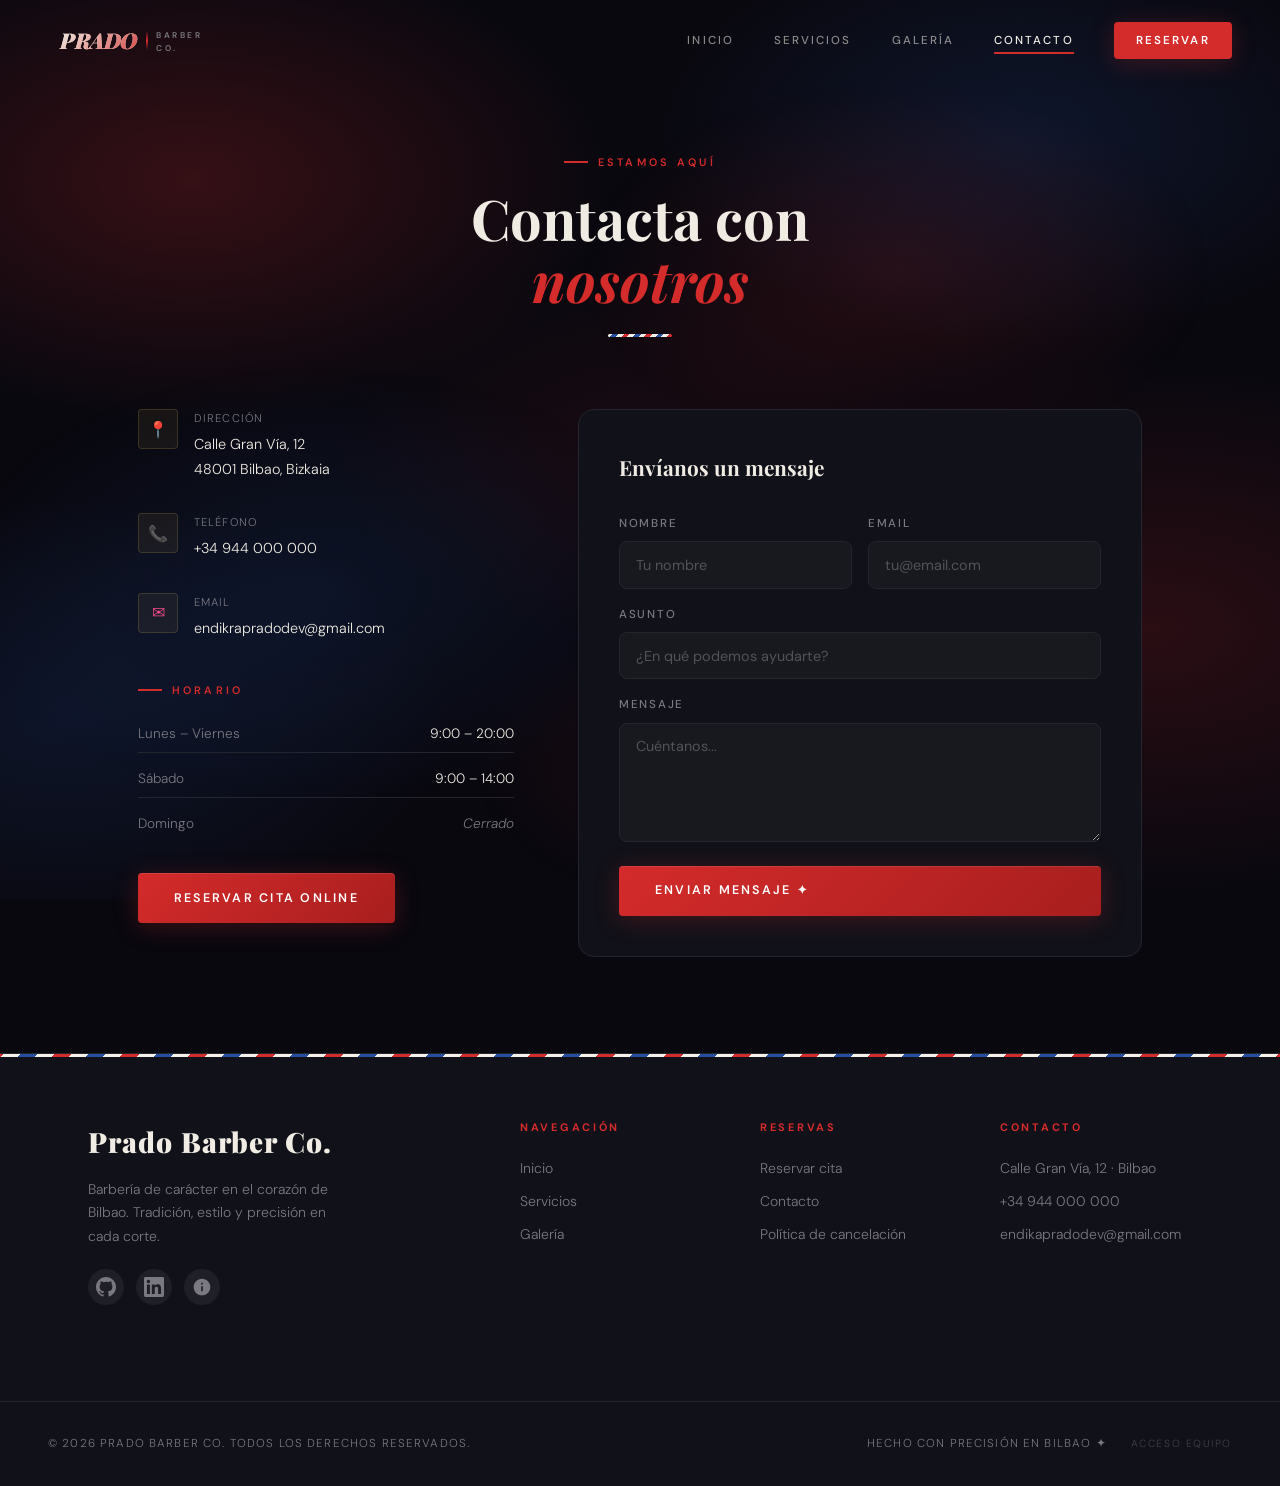
==== commit c5472615: "Versión 2.0.7" ====
--- a/contacto.html
+++ b/contacto.html
@@ -84,7 +84,7 @@
                 <div>
                     <div class="section-label"
                         style="margin-bottom:1rem;">Horario</div>
-                    <div class="hours-grid">
+                    <div class="hours-grid" id="hours-grid">
                         <div class="hours-row">
                             <span class="hours-day">Lunes – Viernes</span>
                             <span class="hours-time">9:00 – 20:00</span>
@@ -144,6 +144,17 @@
                     <div class="brand">Prado Barber Co.</div>
                     <p>Barbería de carácter en el corazón de Bilbao. Tradición,
                         estilo y precisión en cada corte.</p>
+                    <div class="footer-social">
+                        <a href="https://github.com/endikaprad/" target="_blank" rel="noopener" aria-label="GitHub">
+                            <svg xmlns="http://www.w3.org/2000/svg" width="20" height="20" viewBox="0 0 24 24" fill="currentColor"><path d="M12 0C5.37 0 0 5.37 0 12c0 5.3 3.44 9.8 8.21 11.39.6.11.82-.26.82-.58v-2.03c-3.34.73-4.04-1.61-4.04-1.61-.55-1.39-1.34-1.76-1.34-1.76-1.09-.75.08-.73.08-.73 1.21.08 1.85 1.24 1.85 1.24 1.07 1.84 2.81 1.31 3.5 1 .11-.78.42-1.31.76-1.61-2.67-.3-5.47-1.33-5.47-5.93 0-1.31.47-2.38 1.24-3.22-.12-.3-.54-1.52.12-3.18 0 0 1.01-.32 3.3 1.23a11.5 11.5 0 0 1 3-.4c1.02.005 2.04.138 3 .4 2.28-1.55 3.29-1.23 3.29-1.23.66 1.66.24 2.88.12 3.18.77.84 1.24 1.91 1.24 3.22 0 4.61-2.81 5.63-5.48 5.92.43.37.81 1.1.81 2.22v3.29c0 .32.22.7.83.58C20.57 21.8 24 17.3 24 12c0-6.63-5.37-12-12-12z"/></svg>
+                        </a>
+                        <a href="https://www.linkedin.com/in/endika-prado-45a250410/" target="_blank" rel="noopener" aria-label="LinkedIn">
+                            <svg xmlns="http://www.w3.org/2000/svg" width="20" height="20" viewBox="0 0 24 24" fill="currentColor"><path d="M20.45 20.45h-3.55v-5.57c0-1.33-.03-3.04-1.85-3.04-1.85 0-2.13 1.45-2.13 2.94v5.67H9.37V9h3.41v1.56h.05c.47-.9 1.63-1.85 3.36-1.85 3.59 0 4.26 2.37 4.26 5.45v6.29zM5.34 7.43a2.06 2.06 0 1 1 0-4.12 2.06 2.06 0 0 1 0 4.12zM7.12 20.45H3.56V9h3.56v11.45zM22.22 0H1.77C.79 0 0 .77 0 1.72v20.56C0 23.23.79 24 1.77 24h20.45C23.21 24 24 23.23 24 22.28V1.72C24 .77 23.21 0 22.22 0z"/></svg>
+                        </a>
+                        <a href="https://www.infojobs.net/candidate/cv/view/index.xhtml?dgv=6932569634510145273" target="_blank" rel="noopener" aria-label="InfoJobs">
+                            <svg xmlns="http://www.w3.org/2000/svg" width="20" height="20" viewBox="0 0 24 24" fill="currentColor"><path d="M12 2C6.48 2 2 6.48 2 12s4.48 10 10 10 10-4.48 10-10S17.52 2 12 2zm1 15h-2v-6h2v6zm0-8h-2V7h2v2z"/></svg>
+                        </a>
+                    </div>
                 </div>
                 <div class="footer-col">
                     <h4>Navegación</h4>
@@ -162,7 +173,7 @@
                     <h4>Contacto</h4>
                     <a href="#">Calle Gran Vía, 12 · Bilbao</a>
                     <a href="tel:+34944000000">+34 944 000 000</a>
-                    <a href="mailto:hola@pradobarber.es">hola@pradobarber.es</a>
+                    <a href="mailto:endikapradodev@gmail.com">endikapradodev@gmail.com</a>
                 </div>
             </div>
             <div class="footer-bottom">
--- a/assets/css/layout.css
+++ b/assets/css/layout.css
@@ -312,6 +312,30 @@
     margin-top: 0.75rem;
     max-width: 260px;
     line-height: 1.7;
+}
+
+.footer-social {
+    display: flex;
+    gap: 0.75rem;
+    margin-top: 1.25rem;
+    align-items: center;
+}
+
+.footer-social a {
+    display: flex;
+    align-items: center;
+    justify-content: center;
+    width: 36px;
+    height: 36px;
+    border-radius: 50%;
+    background: rgba(255,255,255,0.06);
+    color: var(--color-muted);
+    transition: background 0.2s, color 0.2s;
+}
+
+.footer-social a:hover {
+    background: var(--color-accent);
+    color: #fff;
 }
 
 /* Mini pole in footer */
